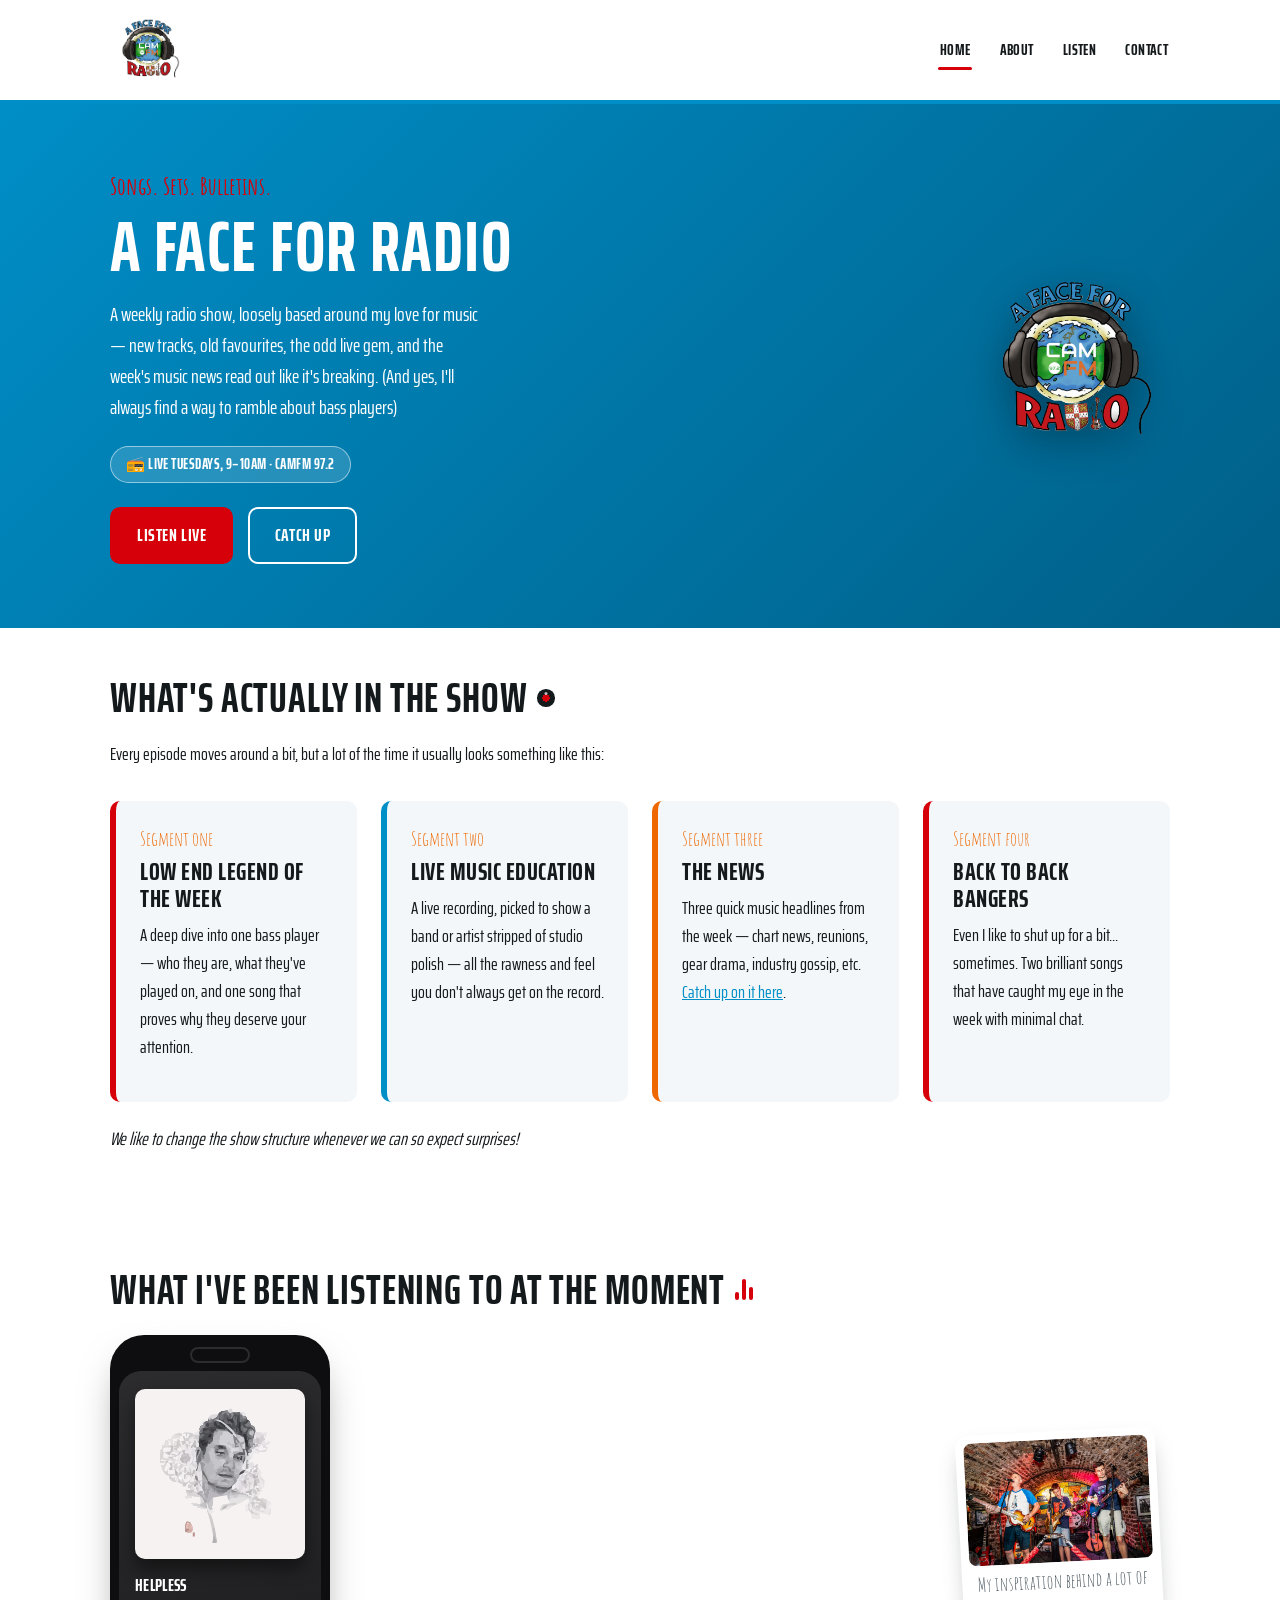
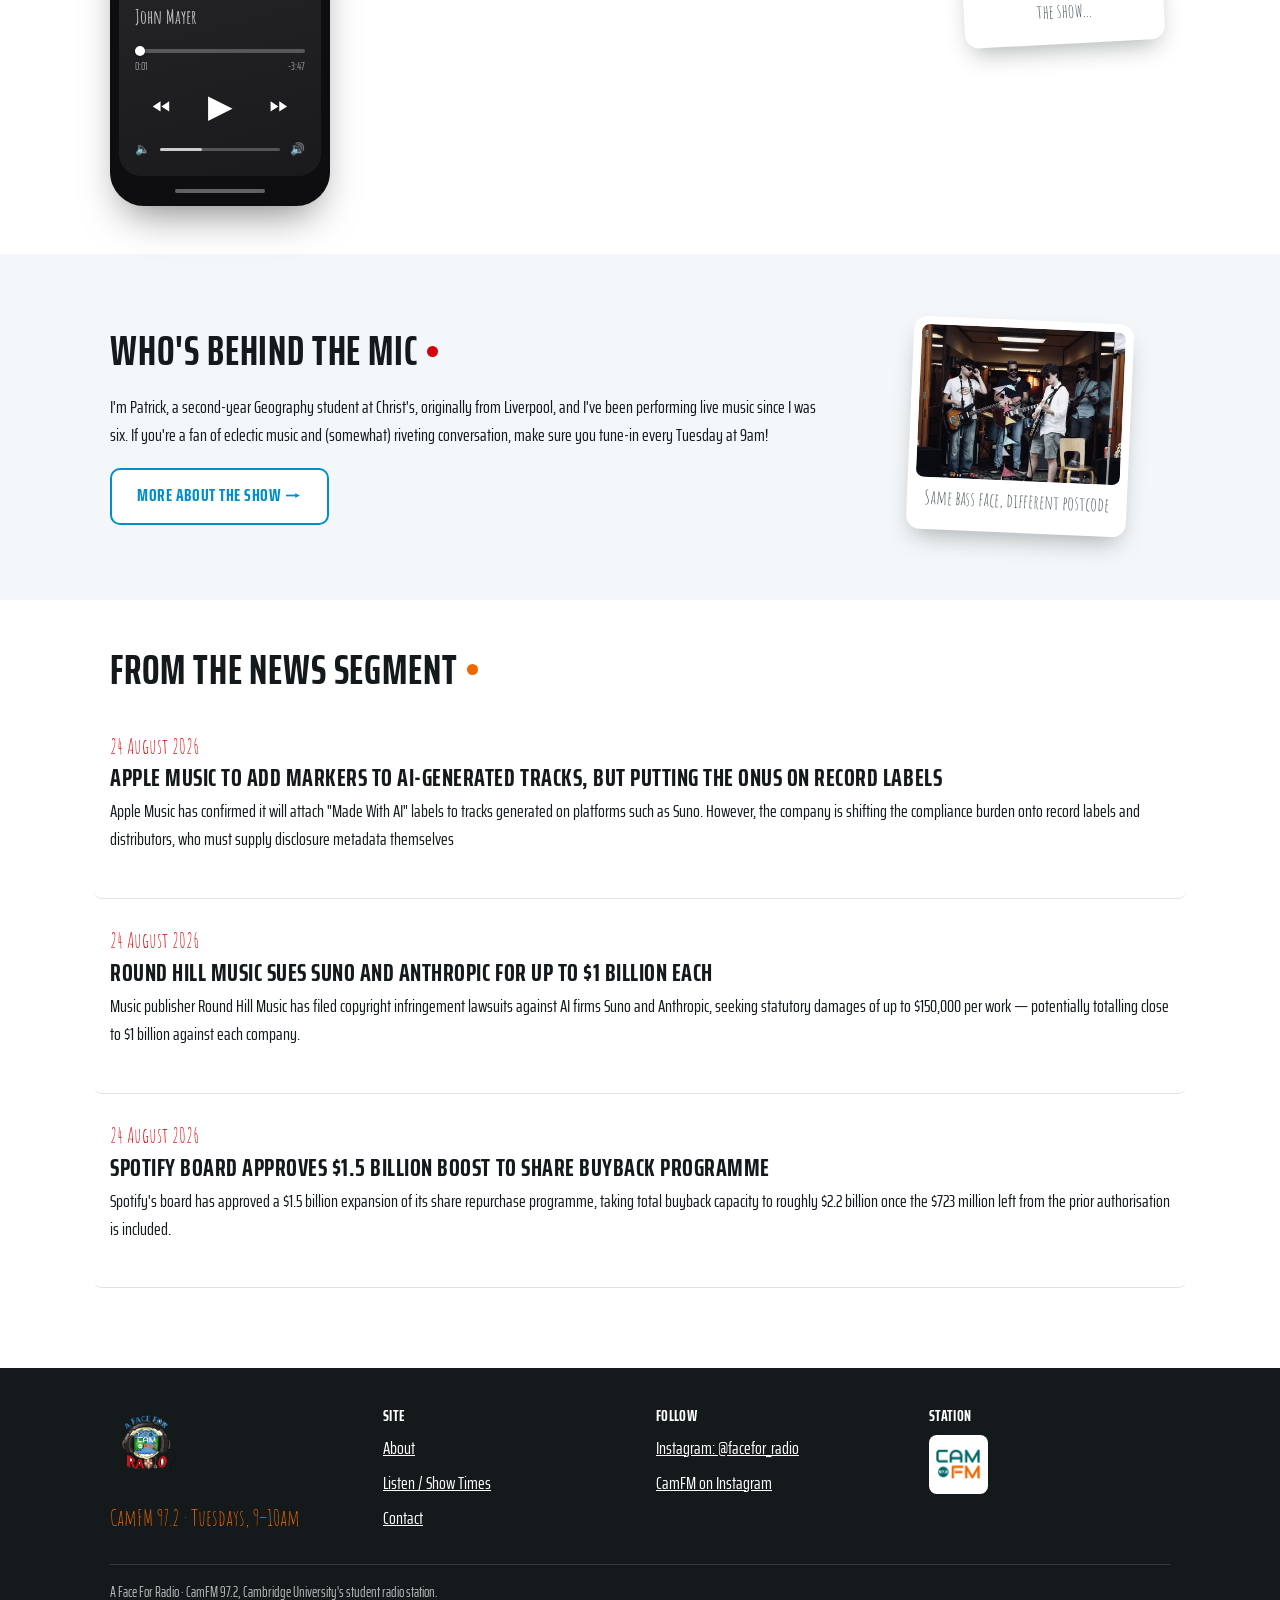
==== index.html @ bd5960ac "Add themed animated icons to every section heading Extends the equaliser-bars idea (from "What I've " ====
<!DOCTYPE html>
<html lang="en-GB">
<head>
<meta charset="UTF-8">
<meta name="viewport" content="width=device-width, initial-scale=1.0">
<title>A Face For Radio — CamFM 97.2, Tuesdays 9–10am</title>
<meta name="description" content="A Face For Radio: a weekly music show on CamFM 97.2, hosted by Patrick, live every Tuesday 9–10am. New music, live sets, music news and back-to-back bangers.">
<link rel="preconnect" href="https://fonts.googleapis.com">
<link rel="preconnect" href="https://fonts.gstatic.com" crossorigin>
<link href="https://fonts.googleapis.com/css2?family=Amatic+SC:wght@400;700&family=Saira+Extra+Condensed:wght@400;500;600;700;800&display=swap" rel="stylesheet">
<link rel="stylesheet" href="assets/css/style.css">
<link rel="icon" type="image/png" sizes="64x64" href="assets/img/favicon-32.png">
<link rel="icon" type="image/png" sizes="16x16" href="assets/img/favicon-16.png">
<link rel="apple-touch-icon" href="assets/img/apple-touch-icon.png">
</head>
<body id="top">
<a class="skip-link" href="#main">Skip to content</a>

<header class="site-header">
  <div class="container">
    <a class="brand" href="index.html">
      <img src="assets/img/logo-f4r-transparent.png" alt="A Face For Radio">
    </a>
    <button class="nav-toggle" aria-expanded="false" aria-controls="main-nav">
      <span class="visually-hidden">Menu</span>
      <span class="hamburger" aria-hidden="true"><span></span><span></span><span></span></span>
    </button>
    <nav class="main-nav" id="main-nav" aria-label="Main">
      <ul>
        <li><a href="index.html" aria-current="page">Home</a></li>
        <li><a href="about.html">About</a></li>
        <li><a href="listen.html">Listen</a></li>
        <li><a href="contact.html">Contact</a></li>
      </ul>
    </nav>
  </div>
</header>

<main id="main">

  <section class="hero">
    <div class="container hero-inner">
      <div class="hero-text">
        <span class="hero-tag">Songs. Sets. Bulletins.</span>
        <h1>A Face For Radio</h1>
        <p class="lede">A weekly radio show, loosely based around my love for music — new tracks, old favourites, the odd live gem, and the week's music news read out like it's breaking. (And yes, I'll always find a way to ramble about bass players)</p>
        <span class="slot-pill">📻 Live Tuesdays, 9–10am · CamFM 97.2</span>
        <div class="btn-row">
          <a class="btn btn-primary" href="https://www.camfm.co.uk/" target="_blank" rel="noopener">Listen Live</a>
          <a class="btn btn-outline" href="https://www.camfm.co.uk/shows/a-face-for-radio/" target="_blank" rel="noopener">Catch Up</a>
        </div>
      </div>
      <div class="hero-logo">
        <img src="assets/img/logo-f4r-transparent.png" alt="A Face For Radio logo">
      </div>
    </div>
  </section>

  <section>
    <div class="container reveal">
      <h2 class="heading-icon">What's actually in the show <span class="icon-vinyl" aria-hidden="true"></span></h2>
      <p>Every episode moves around a bit, but a lot of the time it usually looks something like this:</p>
      <div class="segments-grid">
        <div class="segment-card">
          <span class="segment-tag">Segment one</span>
          <h3>Low End Legend of the Week</h3>
          <p>A deep dive into one bass player — who they are, what they've played on, and one song that proves why they deserve your attention.</p>
        </div>
        <div class="segment-card">
          <span class="segment-tag">Segment two</span>
          <h3>Live Music Education</h3>
          <p>A live recording, picked to show a band or artist stripped of studio polish — all the rawness and feel you don't always get on the record.</p>
        </div>
        <div class="segment-card">
          <span class="segment-tag">Segment three</span>
          <h3>The News</h3>
          <p>Three quick music headlines from the week — chart news, reunions, gear drama, industry gossip, etc. <a href="#news">Catch up on it here</a>.</p>
        </div>
        <div class="segment-card">
          <span class="segment-tag">Segment four</span>
          <h3>Back to Back Bangers</h3>
          <p>Even I like to shut up for a bit... sometimes. Two brilliant songs that have caught my eye in the week with minimal chat.</p>
        </div>
      </div>
      <p style="margin-top:1.5rem;"><em>We like to change the show structure whenever we can so expect surprises!</em></p>
    </div>
  </section>

  <section>
    <div class="container reveal">
      <div class="split-with-photo">
        <div class="split-text">
          <h2 class="heading-icon">
            What I've been listening to at the moment
            <span class="now-playing-eq" aria-hidden="true"><span></span><span></span><span></span></span>
          </h2>
          <div class="phone-mockup" data-now-playing>
            <div class="phone-frame">
              <div class="phone-notch"></div>
              <div class="phone-screen">
                <div class="np-art"><img data-np-cover alt="Album cover"></div>
                <div class="np-song" data-np-song></div>
                <div class="np-artist" data-np-artist></div>
                <div class="np-progress">
                  <div class="np-progress-fill"></div>
                  <div class="np-progress-thumb"></div>
                </div>
                <div class="np-times"><span>0:01</span><span>-3:47</span></div>
                <div class="np-controls">
                  <svg class="np-skip-icon" aria-hidden="true" viewBox="0 0 24 24"><path d="M21 6v12l-9-6zM11 6v12L2 12z"/></svg>
                  <span class="np-play" aria-hidden="true">▶</span>
                  <svg class="np-skip-icon" aria-hidden="true" viewBox="0 0 24 24"><path d="M3 6v12l9-6zM13 6v12l9-6z"/></svg>
                </div>
                <div class="np-volume">
                  <span aria-hidden="true">🔈</span>
                  <div class="np-volume-track"><div class="np-volume-fill"></div></div>
                  <span aria-hidden="true">🔊</span>
                </div>
              </div>
              <div class="phone-home-indicator"></div>
            </div>
          </div>
        </div>
        <div class="split-photo split-photo-sm">
          <figure class="photo-frame tilt-left">
            <img src="assets/img/photos/live-cavern-club.jpg" alt="Patrick playing bass on stage with his band at a Liverpool venue">
            <figcaption>My inspiration behind a lot of the show...</figcaption>
          </figure>
        </div>
      </div>
    </div>
  </section>

  <section class="section-alt">
    <div class="container reveal">
      <div class="split-with-photo">
        <div class="split-text">
          <h2 class="heading-icon">Who's behind the mic <span class="icon-ping-red" aria-hidden="true"></span></h2>
          <p>I'm Patrick, a second-year Geography student at Christ's, originally from Liverpool, and I've been performing live music since I was six. If you're a fan of eclectic music and (somewhat) riveting conversation, make sure you tune-in every Tuesday at 9am! </p>
          <a class="btn btn-secondary" href="about.html">More about the show →</a>
        </div>
        <div class="split-photo">
          <figure class="photo-frame tilt-right">
            <img src="assets/img/photos/live-outdoor-gig.jpg" alt="Patrick performing live outdoors with his band">
            <figcaption>Same bass face, different postcode</figcaption>
          </figure>
        </div>
      </div>
    </div>
  </section>

  <section id="news">
    <div class="container reveal">
      <h2 class="heading-icon">From the News segment <span class="icon-ping-orange" aria-hidden="true"></span></h2>
      <div data-news-list data-news-limit="3"></div>
    </div>
  </section>

</main>

<footer class="site-footer">
  <div class="container">
    <div class="footer-grid">
      <div>
        <a class="footer-brand-logo" href="index.html">
          <img src="assets/img/logo-f4r-transparent.png" alt="A Face For Radio">
        </a>
        <p class="footer-tagline">CamFM 97.2 · Tuesdays, 9–10am</p>
      </div>
      <div>
        <h4>Site</h4>
        <ul>
          <li><a href="about.html">About</a></li>
          <li><a href="listen.html">Listen / Show Times</a></li>
          <li><a href="contact.html">Contact</a></li>
        </ul>
      </div>
      <div>
        <h4>Follow</h4>
        <ul>
          <li><a href="https://instagram.com/facefor_radio" target="_blank" rel="noopener">Instagram: @facefor_radio</a></li>
          <li><a href="https://instagram.com/camfm972" target="_blank" rel="noopener">CamFM on Instagram</a></li>
        </ul>
      </div>
      <div>
        <h4>Station</h4>
        <a class="footer-logo" href="https://www.camfm.co.uk/" target="_blank" rel="noopener">
          <img src="assets/img/logo-camfm.png" alt="CamFM 97.2">
        </a>
      </div>
    </div>
    <div class="footer-bottom">
      <p>A Face For Radio · CamFM 97.2, Cambridge University's student radio station.</p>
    </div>
  </div>
</footer>

<a class="back-to-top" href="#top" aria-label="Back to top">↑</a>

<script src="assets/js/main.js"></script>
<script src="assets/js/news.js"></script>
<script src="assets/js/nowplaying.js"></script>
</body>
</html>
---- assets/css/style.css ----
/* ==========================================================================
   A Face For Radio — stylesheet
   Brand colours and fonts live here as CSS variables — change them here
   and they update across the whole site.
   ========================================================================== */

:root {
  /* Brand colours */
  --colour-blue: #008EC7;
  --colour-red: #D50009;
  --colour-white: #FFFFFF;
  --colour-orange: #EE6700;

  /* Working colours (not brand-specified, chosen for contrast/readability) */
  --colour-ink: #14191c;
  --colour-ink-soft: #45525a;
  --colour-bg: #FFFFFF;
  --colour-bg-alt: #f3f7f9;
  --colour-border: #dde5e8;

  /* Fonts */
  --font-display: "Saira Extra Condensed", "Arial Narrow", sans-serif;
  --font-hand: "Amatic SC", cursive;

  --radius: 10px;
  --max-width: 1100px;
  --ease: cubic-bezier(0.4, 0, 0.2, 1);
}

/* ---- Reset-ish basics ---- */
*, *::before, *::after { box-sizing: border-box; }
@media (prefers-reduced-motion: reduce) {
  *, *::before, *::after {
    animation-duration: 0.001ms !important;
    animation-iteration-count: 1 !important;
    transition-duration: 0.001ms !important;
    scroll-behavior: auto !important;
  }
}
html { scroll-behavior: smooth; }
body {
  margin: 0;
  font-family: var(--font-display);
  font-weight: 400;
  font-size: 1.125rem;
  line-height: 1.55;
  color: var(--colour-ink);
  background: var(--colour-bg);
}
img { max-width: 100%; display: block; }
a { color: var(--colour-blue); }
h1, h2, h3, h4 {
  font-family: var(--font-display);
  font-weight: 700;
  text-transform: uppercase;
  letter-spacing: 0.02em;
  line-height: 1.05;
  margin: 0 0 0.5em;
}
h1 { font-size: clamp(2.6rem, 6vw, 4.5rem); }
h2 { font-size: clamp(1.8rem, 4vw, 2.6rem); }
h3 { font-size: clamp(1.3rem, 3vw, 1.6rem); }
p { margin: 0 0 1em; }
.container {
  max-width: var(--max-width);
  margin: 0 auto;
  padding: 0 1.25rem;
}
section { padding: 3rem 0; scroll-margin-top: 80px; }
.visually-hidden {
  position: absolute; width: 1px; height: 1px; padding: 0; margin: -1px;
  overflow: hidden; clip: rect(0,0,0,0); white-space: nowrap; border: 0;
}
.skip-link {
  position: absolute; left: -9999px; top: 0; background: var(--colour-ink);
  color: var(--colour-white); padding: 0.75em 1em; z-index: 1000;
}
.skip-link:focus { left: 0.5rem; top: 0.5rem; border-radius: var(--radius); }

/* ---- Buttons ---- */
.btn {
  display: inline-block;
  font-family: var(--font-display);
  font-weight: 700;
  text-transform: uppercase;
  letter-spacing: 0.03em;
  text-decoration: none;
  padding: 0.7em 1.4em;
  border-radius: var(--radius);
  border: 2px solid transparent;
  transition: transform 0.2s var(--ease), background 0.2s var(--ease), color 0.2s var(--ease), box-shadow 0.2s var(--ease);
}
.btn:hover, .btn:focus-visible {
  transform: translateY(-2px);
  box-shadow: 0 10px 20px -8px rgba(20, 25, 28, 0.35);
}
.btn-primary { background: var(--colour-red); color: var(--colour-white); }
.btn-primary:hover, .btn-primary:focus-visible { background: #b40007; color: var(--colour-white); }
.btn-secondary { background: var(--colour-white); color: var(--colour-blue); border-color: var(--colour-blue); }
.btn-secondary:hover, .btn-secondary:focus-visible { background: var(--colour-blue); color: var(--colour-white); }
.btn-outline { background: transparent; color: var(--colour-white); border-color: var(--colour-white); }
.btn-outline:hover, .btn-outline:focus-visible { background: var(--colour-white); color: var(--colour-blue); }
.btn-row { display: flex; flex-wrap: wrap; gap: 0.9rem; }

/* ---- Site header ---- */
.site-header {
  background: var(--colour-white);
  border-bottom: 4px solid var(--colour-blue);
  position: sticky;
  top: 0;
  z-index: 100;
  transition: box-shadow 0.3s var(--ease);
}
.site-header.is-scrolled {
  box-shadow: 0 6px 20px -8px rgba(20, 25, 28, 0.25);
}
.site-header .container {
  display: flex;
  align-items: center;
  justify-content: space-between;
  padding-top: 0.75rem;
  padding-bottom: 0.75rem;
  transition: padding 0.3s var(--ease);
}
.site-header.is-scrolled .container {
  padding-top: 0.4rem;
  padding-bottom: 0.4rem;
}
.brand {
  display: flex;
  align-items: center;
  gap: 0.6rem;
  text-decoration: none;
  color: var(--colour-ink);
}
.brand img { height: 76px; width: auto; transition: height 0.3s var(--ease); }
.site-header.is-scrolled .brand img { height: 56px; }
.brand-wordmark {
  font-family: var(--font-hand);
  font-weight: 700;
  font-size: 1.9rem;
  line-height: 1;
  color: var(--colour-red);
}
.nav-toggle {
  display: none;
  background: none;
  border: 2px solid var(--colour-ink);
  border-radius: 6px;
  padding: 0.5em 0.7em;
  cursor: pointer;
}
.hamburger {
  display: block;
  width: 22px;
  height: 16px;
  position: relative;
}
.hamburger span {
  position: absolute;
  left: 0;
  width: 100%;
  height: 2px;
  background: var(--colour-ink);
  border-radius: 2px;
  transition: transform 0.25s var(--ease), opacity 0.25s var(--ease), top 0.25s var(--ease);
}
.hamburger span:nth-child(1) { top: 0; }
.hamburger span:nth-child(2) { top: 7px; }
.hamburger span:nth-child(3) { top: 14px; }
.nav-toggle.is-open .hamburger span:nth-child(1) { top: 7px; transform: rotate(45deg); }
.nav-toggle.is-open .hamburger span:nth-child(2) { opacity: 0; }
.nav-toggle.is-open .hamburger span:nth-child(3) { top: 7px; transform: rotate(-45deg); }
.main-nav ul {
  list-style: none;
  display: flex;
  gap: 1.6rem;
  margin: 0;
  padding: 0;
}
.main-nav a {
  position: relative;
  color: var(--colour-ink);
  text-decoration: none;
  font-weight: 700;
  text-transform: uppercase;
  letter-spacing: 0.03em;
  font-size: 0.98rem;
  padding: 0.3em 0.1em;
}
.main-nav a::after {
  content: "";
  position: absolute;
  left: 0;
  bottom: -3px;
  height: 3px;
  width: 0;
  background: var(--colour-red);
  border-radius: 2px;
  transition: width 0.25s var(--ease);
}
.main-nav a:hover::after, .main-nav a:focus-visible::after, .main-nav a[aria-current="page"]::after {
  width: 100%;
}

@media (max-width: 720px) {
  .brand img, .site-header.is-scrolled .brand img { height: 56px; }
  .nav-toggle { display: inline-block; }
  .main-nav {
    display: none;
    position: absolute;
    left: 0; right: 0; top: 100%;
    background: var(--colour-white);
    border-bottom: 4px solid var(--colour-blue);
  }
  .main-nav.is-open { display: block; }
  .main-nav ul { flex-direction: column; gap: 0; padding: 0.5rem 1.25rem 1rem; }
  .main-nav a { display: block; padding: 0.6em 0; }
}

/* ---- Hero ---- */
.hero {
  background: linear-gradient(135deg, var(--colour-blue), #005f87);
  color: var(--colour-white);
  padding: 4rem 0;
}
.hero-logo {
  text-align: center;
  margin-bottom: 1.5rem;
}
.hero-logo img {
  display: inline-block;
  width: 140px;
  height: auto;
  filter: drop-shadow(0 12px 20px rgba(0, 0, 0, 0.35));
}
@media (min-width: 800px) {
  .hero-inner {
    display: flex;
    align-items: center;
    gap: 3rem;
  }
  .hero-text { flex: 1 1 380px; order: 1; }
  .hero-logo {
    flex: 0 0 200px;
    margin-bottom: 0;
    order: 2;
  }
  .hero-logo img { width: 200px; }
}
.hero-tag {
  font-family: var(--font-hand);
  font-weight: 700;
  font-size: 1.5rem;
  color: var(--colour-red);
  display: block;
  margin-bottom: 0.25rem;
}
.hero h1 { color: var(--colour-white); margin-bottom: 0.2em; }
.hero .lede { font-size: 1.25rem; max-width: 46ch; margin-bottom: 1.4rem; }
.hero .slot-pill {
  display: inline-flex;
  align-items: center;
  gap: 0.5em;
  background: rgba(255,255,255,0.15);
  border: 1px solid rgba(255,255,255,0.5);
  border-radius: 999px;
  padding: 0.4em 1em;
  font-weight: 700;
  text-transform: uppercase;
  letter-spacing: 0.03em;
  font-size: 0.95rem;
  margin-bottom: 1.5rem;
  animation: pill-pulse 2.8s ease-in-out infinite;
}
@keyframes pill-pulse {
  0%, 100% { box-shadow: 0 0 0 0 rgba(255, 255, 255, 0.3); }
  50% { box-shadow: 0 0 0 7px rgba(255, 255, 255, 0); }
}

/* ---- Notice banner (Listen page "not on this week") ---- */
.notice-banner {
  background: var(--colour-orange);
  color: var(--colour-white);
  font-weight: 700;
  text-align: center;
  padding: 0.75em 1em;
  display: none;
}
.notice-banner.is-active { display: block; }

/* ---- Segment cards ---- */
.segments-grid {
  display: grid;
  grid-template-columns: repeat(auto-fit, minmax(230px, 1fr));
  gap: 1.5rem;
  margin-top: 2rem;
}
.segment-card {
  background: var(--colour-bg-alt);
  border-left: 6px solid var(--colour-red);
  border-radius: var(--radius);
  padding: 1.4rem 1.5rem;
  transition: transform 0.3s var(--ease), box-shadow 0.3s var(--ease);
}
.segment-card:hover {
  transform: translateY(-6px);
  box-shadow: 0 16px 30px -14px rgba(20, 25, 28, 0.35);
}
.segment-card:nth-child(2) { border-left-color: var(--colour-blue); }
.segment-card:nth-child(3) { border-left-color: var(--colour-orange); }
.segment-card:nth-child(4) { border-left-color: var(--colour-red); }
.segment-card h3 { margin-bottom: 0.4em; color: var(--colour-ink); }
.segment-card .segment-tag {
  font-family: var(--font-hand);
  color: var(--colour-orange);
  font-size: 1.25rem;
  display: block;
  margin-bottom: 0.2em;
}

/* ---- Generic section variants ---- */
.section-alt { background: var(--colour-bg-alt); }
.section-dark {
  background: var(--colour-ink);
  color: var(--colour-white);
}
.section-dark h2 { color: var(--colour-white); }

/* ---- News list ---- */
.news-list { list-style: none; margin: 2rem 0 0; padding: 0; }
.news-item {
  border-bottom: 1px solid var(--colour-border);
  padding: 1.6rem 1rem;
  margin: 0 -1rem;
  border-radius: 8px;
  transition: background-color 0.25s var(--ease), transform 0.25s var(--ease);
}
.news-item:first-child { padding-top: 0.4rem; }
.news-item:hover {
  background-color: var(--colour-bg-alt);
  transform: translateX(4px);
}
.news-date {
  font-family: var(--font-hand);
  color: var(--colour-red);
  font-size: 1.3rem;
  display: block;
  margin-bottom: 0.1em;
}
.news-item h3 { margin-bottom: 0.3em; }
.news-empty, .news-error {
  padding: 2rem;
  text-align: center;
  color: var(--colour-ink-soft);
}

/* ---- Cards / teasers ---- */
.card-row {
  display: grid;
  grid-template-columns: repeat(auto-fit, minmax(240px, 1fr));
  gap: 1.5rem;
  margin-top: 1.5rem;
}
.teaser-card {
  border: 1px solid var(--colour-border);
  border-radius: var(--radius);
  padding: 1.3rem 1.4rem;
  background: var(--colour-white);
  transition: transform 0.3s var(--ease), box-shadow 0.3s var(--ease), border-color 0.3s var(--ease);
}
.teaser-card:hover {
  transform: translateY(-6px);
  border-color: var(--colour-blue);
  box-shadow: 0 16px 30px -14px rgba(20, 25, 28, 0.2);
}

/* ---- Socials ---- */
.socials-row {
  display: flex;
  flex-wrap: wrap;
  gap: 0.9rem;
  margin-top: 1.5rem;
}
.social-link {
  display: inline-flex;
  align-items: center;
  gap: 0.5em;
  background: var(--colour-white);
  color: var(--colour-ink);
  border: 2px solid var(--colour-border);
  border-radius: 999px;
  padding: 0.55em 1.2em;
  text-decoration: none;
  font-weight: 700;
  transition: border-color 0.25s var(--ease), color 0.25s var(--ease), transform 0.25s var(--ease), box-shadow 0.25s var(--ease);
}
.social-link:hover, .social-link:focus-visible {
  border-color: var(--colour-blue);
  color: var(--colour-blue);
  transform: translateY(-3px);
  box-shadow: 0 10px 20px -12px rgba(20, 25, 28, 0.35);
}

/* ---- Footer ---- */
.site-footer {
  background: var(--colour-ink);
  color: var(--colour-white);
  padding: 2.5rem 0 1.5rem;
  margin-top: 2rem;
}
.site-footer a { color: var(--colour-white); }
.site-footer .footer-grid {
  display: grid;
  grid-template-columns: repeat(auto-fit, minmax(200px, 1fr));
  gap: 2rem;
  margin-bottom: 1.5rem;
}
.footer-logo {
  display: inline-block;
  background: var(--colour-white);
  padding: 0.4rem;
  border-radius: 8px;
  line-height: 0;
  transition: transform 0.25s var(--ease);
}
.footer-logo:hover { transform: scale(1.06); }
.footer-logo img { height: 46px; width: auto; }
.footer-brand-logo { display: inline-block; transition: transform 0.25s var(--ease); }
.footer-brand-logo:hover { transform: scale(1.05); }
.footer-brand-logo img { height: 72px; width: auto; }
.footer-tagline {
  font-family: var(--font-hand);
  font-size: 1.4rem;
  color: var(--colour-orange);
  margin: 0.7rem 0 0;
}
.site-footer h4 {
  color: var(--colour-white);
  font-size: 1rem;
  margin-bottom: 0.6em;
}
.site-footer ul { list-style: none; margin: 0; padding: 0; }
.site-footer li { margin-bottom: 0.4em; }
.footer-bottom {
  border-top: 1px solid rgba(255,255,255,0.15);
  padding-top: 1rem;
  font-size: 0.9rem;
  color: rgba(255,255,255,0.7);
}

/* ---- Live photos ---- */
.photo-frame {
  display: inline-block;
  background: var(--colour-white);
  padding: 0.5rem 0.5rem 1.1rem;
  border-radius: 14px;
  box-shadow: 0 12px 24px -8px rgba(20, 25, 28, 0.35);
  max-width: 100%;
  transition: transform 0.3s var(--ease), box-shadow 0.3s var(--ease);
}
.photo-frame img {
  display: block;
  border-radius: 8px;
  width: 100%;
  height: auto;
}
.photo-frame figcaption {
  font-family: var(--font-hand);
  font-size: 1.2rem;
  color: var(--colour-ink-soft);
  text-align: center;
  padding-top: 0.3rem;
}
.tilt-left { transform: rotate(-3deg); }
.tilt-right { transform: rotate(2.5deg); }
.photo-frame:hover {
  transform: rotate(0deg) scale(1.03);
  box-shadow: 0 20px 34px -10px rgba(20, 25, 28, 0.4);
}

.split-with-photo {
  display: flex;
  flex-wrap: wrap;
  align-items: center;
  gap: 2.5rem;
}
.split-with-photo .split-text { flex: 1 1 320px; }
.split-with-photo .split-photo { flex: 0 1 300px; text-align: center; }
.split-with-photo .split-photo.split-photo-sm { flex-basis: 220px; }
.split-with-photo .split-photo-sm .photo-frame { max-width: 200px; margin: 0 auto; }

/* ---- Now playing phone widget ---- */
.heading-icon {
  display: flex;
  align-items: center;
  gap: 0.6rem;
  flex-wrap: wrap;
}
.now-playing-eq {
  display: inline-flex;
  align-items: flex-end;
  gap: 3px;
  height: 1.3rem;
}
.now-playing-eq span {
  display: block;
  width: 4px;
  background: var(--colour-red);
  border-radius: 2px;
  animation: eq-bounce 1s ease-in-out infinite;
}
.now-playing-eq span:nth-child(1) { height: 40%; animation-delay: -0.9s; }
.now-playing-eq span:nth-child(2) { height: 100%; animation-delay: -0.5s; }
.now-playing-eq span:nth-child(3) { height: 65%; animation-delay: -0.2s; }
@keyframes eq-bounce {
  0%, 100% { transform: scaleY(0.35); }
  50% { transform: scaleY(1); }
}
@media (prefers-reduced-motion: reduce) {
  .now-playing-eq span { animation: none; }
}

/* ---- Other heading icons (same idea as the equaliser, themed per section) ---- */
.icon-vinyl {
  display: inline-block;
  width: 1.1rem;
  height: 1.1rem;
  border-radius: 50%;
  background: radial-gradient(circle at center, var(--colour-red) 0 28%, var(--colour-ink) 28% 100%);
  position: relative;
  animation: icon-spin 2.6s linear infinite;
}
.icon-vinyl::after {
  content: "";
  position: absolute;
  top: 12%;
  left: 50%;
  width: 3px;
  height: 3px;
  background: rgba(255, 255, 255, 0.7);
  border-radius: 50%;
  transform: translateX(-50%);
}
@keyframes icon-spin {
  to { transform: rotate(360deg); }
}

.icon-ping-red, .icon-ping-orange, .icon-ping-blue {
  display: inline-block;
  width: 0.7rem;
  height: 0.7rem;
  border-radius: 50%;
}
.icon-ping-red { background: var(--colour-red); animation: icon-ping-red 1.8s ease-out infinite; }
.icon-ping-orange { background: var(--colour-orange); animation: icon-ping-orange 1.3s ease-out infinite; }
.icon-ping-blue { background: var(--colour-blue); animation: icon-ping-blue 1.8s ease-out infinite; }
@keyframes icon-ping-red {
  0% { box-shadow: 0 0 0 0 rgba(213, 0, 9, 0.5); }
  70%, 100% { box-shadow: 0 0 0 9px rgba(213, 0, 9, 0); }
}
@keyframes icon-ping-orange {
  0% { box-shadow: 0 0 0 0 rgba(238, 103, 0, 0.55); }
  70%, 100% { box-shadow: 0 0 0 9px rgba(238, 103, 0, 0); }
}
@keyframes icon-ping-blue {
  0% { box-shadow: 0 0 0 0 rgba(0, 142, 199, 0.5); }
  70%, 100% { box-shadow: 0 0 0 9px rgba(0, 142, 199, 0); }
}

.icon-wave {
  display: inline-block;
  font-size: 1.1rem;
  line-height: 1;
  transform-origin: 70% 70%;
  animation: icon-wave-wiggle 2.4s ease-in-out infinite;
}
@keyframes icon-wave-wiggle {
  0%, 100% { transform: rotate(0deg); }
  20% { transform: rotate(16deg); }
  40% { transform: rotate(-8deg); }
  60% { transform: rotate(16deg); }
  80% { transform: rotate(0deg); }
}

.icon-camera {
  display: inline-block;
  font-size: 1.1rem;
  line-height: 1;
  animation: icon-shutter 3.6s ease-in-out infinite;
}
@keyframes icon-shutter {
  0%, 90%, 100% { transform: scale(1); filter: brightness(1); }
  93% { transform: scale(0.82); filter: brightness(1.7); }
  96% { transform: scale(1); filter: brightness(1); }
}

.icon-signal {
  position: relative;
  display: inline-block;
  width: 0.65rem;
  height: 0.65rem;
  background: var(--colour-blue);
  border-radius: 50%;
}
.icon-signal::before, .icon-signal::after {
  content: "";
  position: absolute;
  inset: 0;
  border-radius: 50%;
  border: 2px solid var(--colour-blue);
  animation: icon-signal-wave 2s ease-out infinite;
  opacity: 0;
}
.icon-signal::after { animation-delay: 0.7s; }
@keyframes icon-signal-wave {
  0% { transform: scale(1); opacity: 0.6; }
  100% { transform: scale(2.6); opacity: 0; }
}

.phone-mockup {
  width: 220px;
  max-width: 100%;
  margin: 1.5rem 0 0;
}
.phone-frame {
  background: #0e0e10;
  border-radius: 34px;
  padding: 12px 9px;
  box-shadow: 0 20px 40px -14px rgba(0, 0, 0, 0.5);
  transition: transform 0.25s ease, box-shadow 0.25s ease;
}
.phone-mockup:hover .phone-frame {
  transform: translateY(-4px);
  box-shadow: 0 28px 48px -14px rgba(0, 0, 0, 0.55);
}
.phone-notch {
  width: 60px;
  height: 16px;
  background: #0e0e10;
  border: 2px solid #2c2c2e;
  border-radius: 10px;
  margin: 0 auto 8px;
}
.phone-screen {
  background: linear-gradient(165deg, #2c2c2e, #1a1a1c);
  border-radius: 22px;
  padding: 1.1rem 1rem 0.9rem;
  color: var(--colour-white);
}
.np-art {
  width: 100%;
  aspect-ratio: 1 / 1;
  border-radius: 10px;
  overflow: hidden;
  box-shadow: 0 10px 18px rgba(0, 0, 0, 0.45);
}
.np-art img { width: 100%; height: 100%; object-fit: cover; }
.np-song {
  font-family: var(--font-display);
  font-weight: 700;
  font-size: 1.1rem;
  text-transform: uppercase;
  letter-spacing: 0.02em;
  margin: 0.8rem 0 0.15rem;
  white-space: nowrap;
  overflow: hidden;
  text-overflow: ellipsis;
}
.np-artist {
  font-family: var(--font-hand);
  font-weight: 700;
  font-size: 1.2rem;
  color: rgba(255, 255, 255, 0.7);
  white-space: nowrap;
  overflow: hidden;
  text-overflow: ellipsis;
}
.np-progress {
  position: relative;
  height: 4px;
  background: rgba(255, 255, 255, 0.25);
  border-radius: 999px;
  margin: 1.1rem 0 0.35rem;
}
.np-progress-fill {
  position: absolute;
  left: 0; top: 0; bottom: 0;
  width: 3%;
  background: var(--colour-blue);
  border-radius: 999px;
}
.np-progress-thumb {
  position: absolute;
  left: 3%; top: 50%;
  width: 10px; height: 10px;
  background: var(--colour-white);
  border-radius: 50%;
  transform: translate(-50%, -50%);
  box-shadow: 0 1px 3px rgba(0, 0, 0, 0.5);
}
.np-times {
  display: flex;
  justify-content: space-between;
  font-size: 0.7rem;
  color: rgba(255, 255, 255, 0.5);
}
.np-controls {
  display: flex;
  align-items: center;
  justify-content: space-between;
  margin: 0.9rem 1rem 1.1rem;
  font-size: 1.5rem;
  line-height: 1;
}
.np-controls .np-play { font-size: 2rem; }
.np-skip-icon {
  width: 1.3rem;
  height: 1.3rem;
  fill: var(--colour-white);
  display: block;
}
.np-volume {
  display: flex;
  align-items: center;
  gap: 0.6rem;
  font-size: 0.75rem;
  margin-bottom: 0.2rem;
}
.np-volume-track {
  flex: 1;
  height: 3px;
  background: rgba(255, 255, 255, 0.25);
  border-radius: 999px;
}
.np-volume-fill {
  width: 35%;
  height: 100%;
  background: rgba(255, 255, 255, 0.7);
  border-radius: 999px;
}
.phone-home-indicator {
  width: 90px;
  height: 4px;
  background: rgba(255, 255, 255, 0.35);
  border-radius: 999px;
  margin: 0.8rem auto 0.1rem;
}

/* ---- Scroll reveal ---- */
.reveal {
  opacity: 0;
  transform: translateY(28px);
  transition: opacity 0.7s var(--ease), transform 0.7s var(--ease);
}
.reveal.is-visible {
  opacity: 1;
  transform: none;
}

/* ---- Back to top ---- */
.back-to-top {
  position: fixed;
  right: 1.25rem;
  bottom: 1.25rem;
  width: 46px;
  height: 46px;
  display: flex;
  align-items: center;
  justify-content: center;
  background: var(--colour-red);
  color: var(--colour-white);
  border-radius: 50%;
  font-size: 1.3rem;
  line-height: 1;
  text-decoration: none;
  box-shadow: 0 10px 24px -8px rgba(0, 0, 0, 0.4);
  opacity: 0;
  visibility: hidden;
  transform: translateY(14px);
  transition: opacity 0.25s var(--ease), transform 0.25s var(--ease), visibility 0.25s, background 0.2s ease;
  z-index: 90;
}
.back-to-top.is-visible {
  opacity: 1;
  visibility: visible;
  transform: translateY(0);
}
.back-to-top:hover, .back-to-top:focus-visible {
  background: #b40007;
  transform: translateY(-3px);
}

/* ---- Utility ---- */
.mt-0 { margin-top: 0; }
.text-center { text-align: center; }
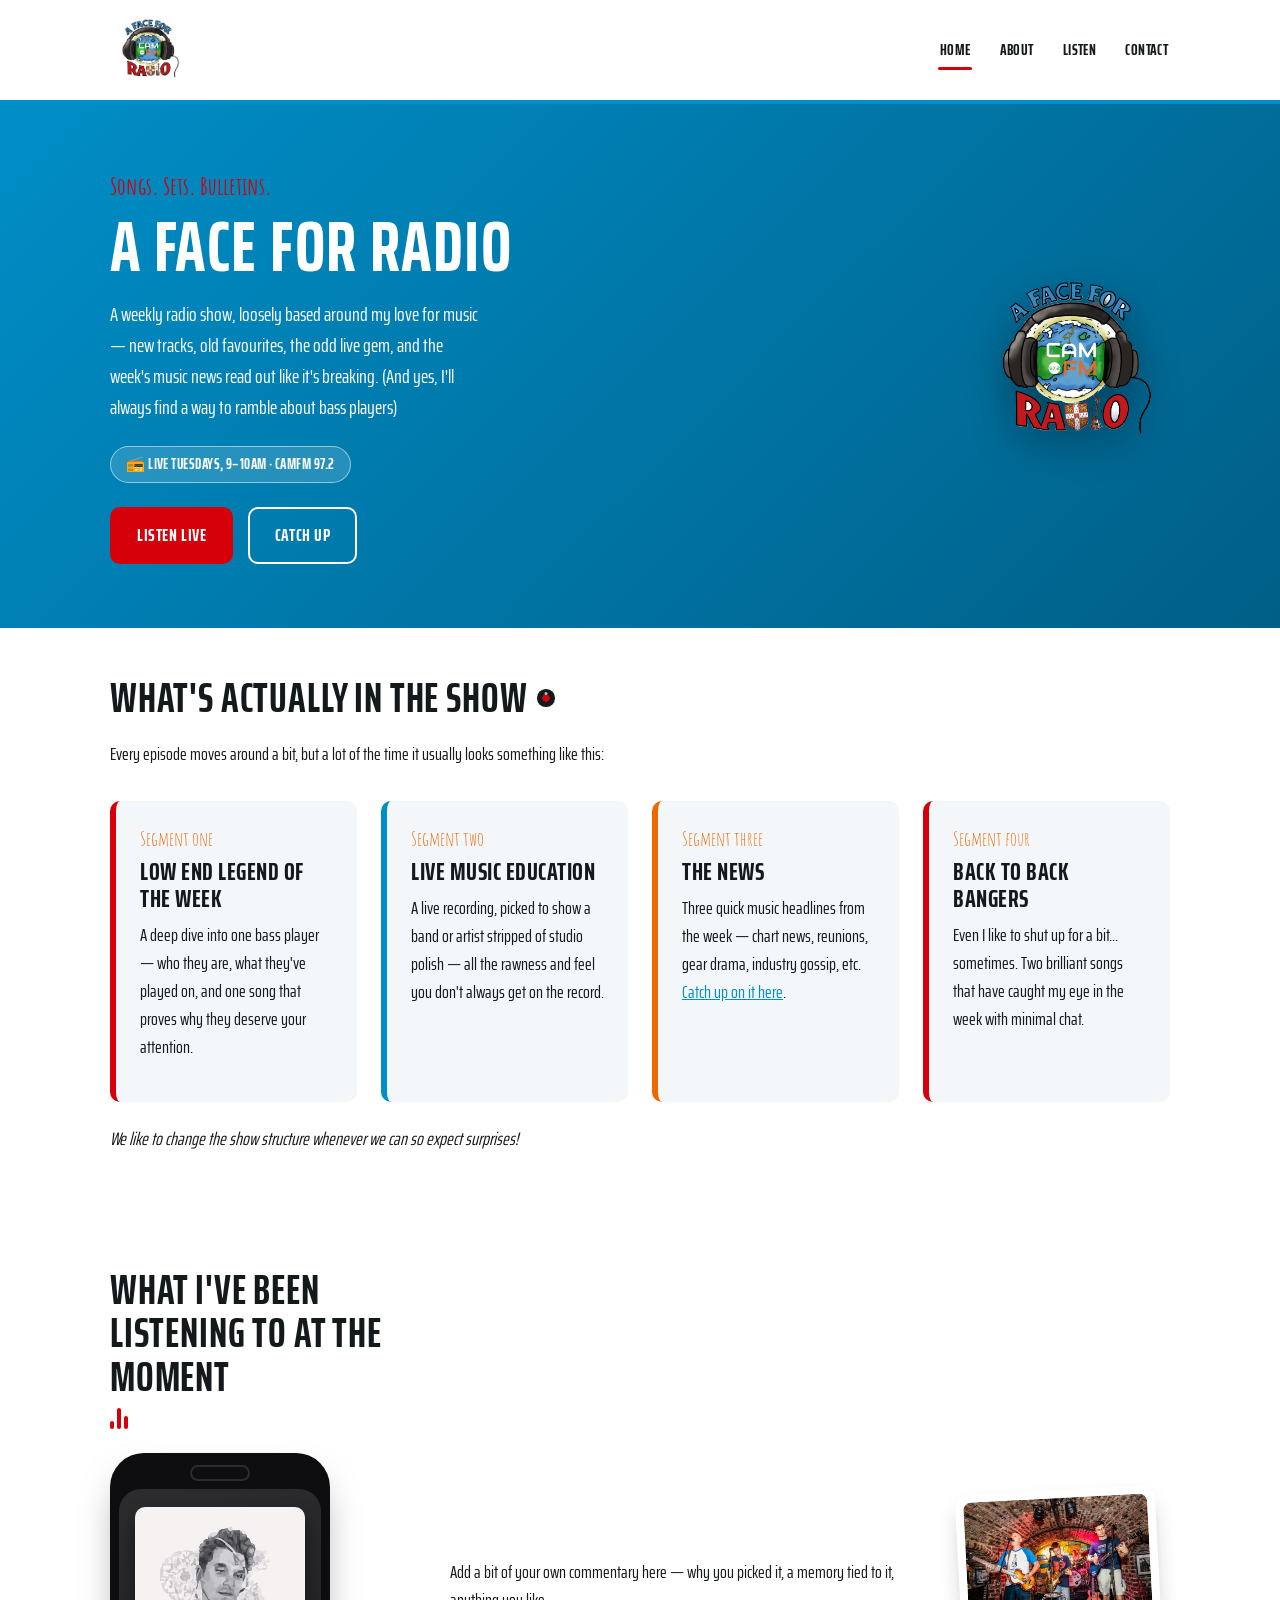
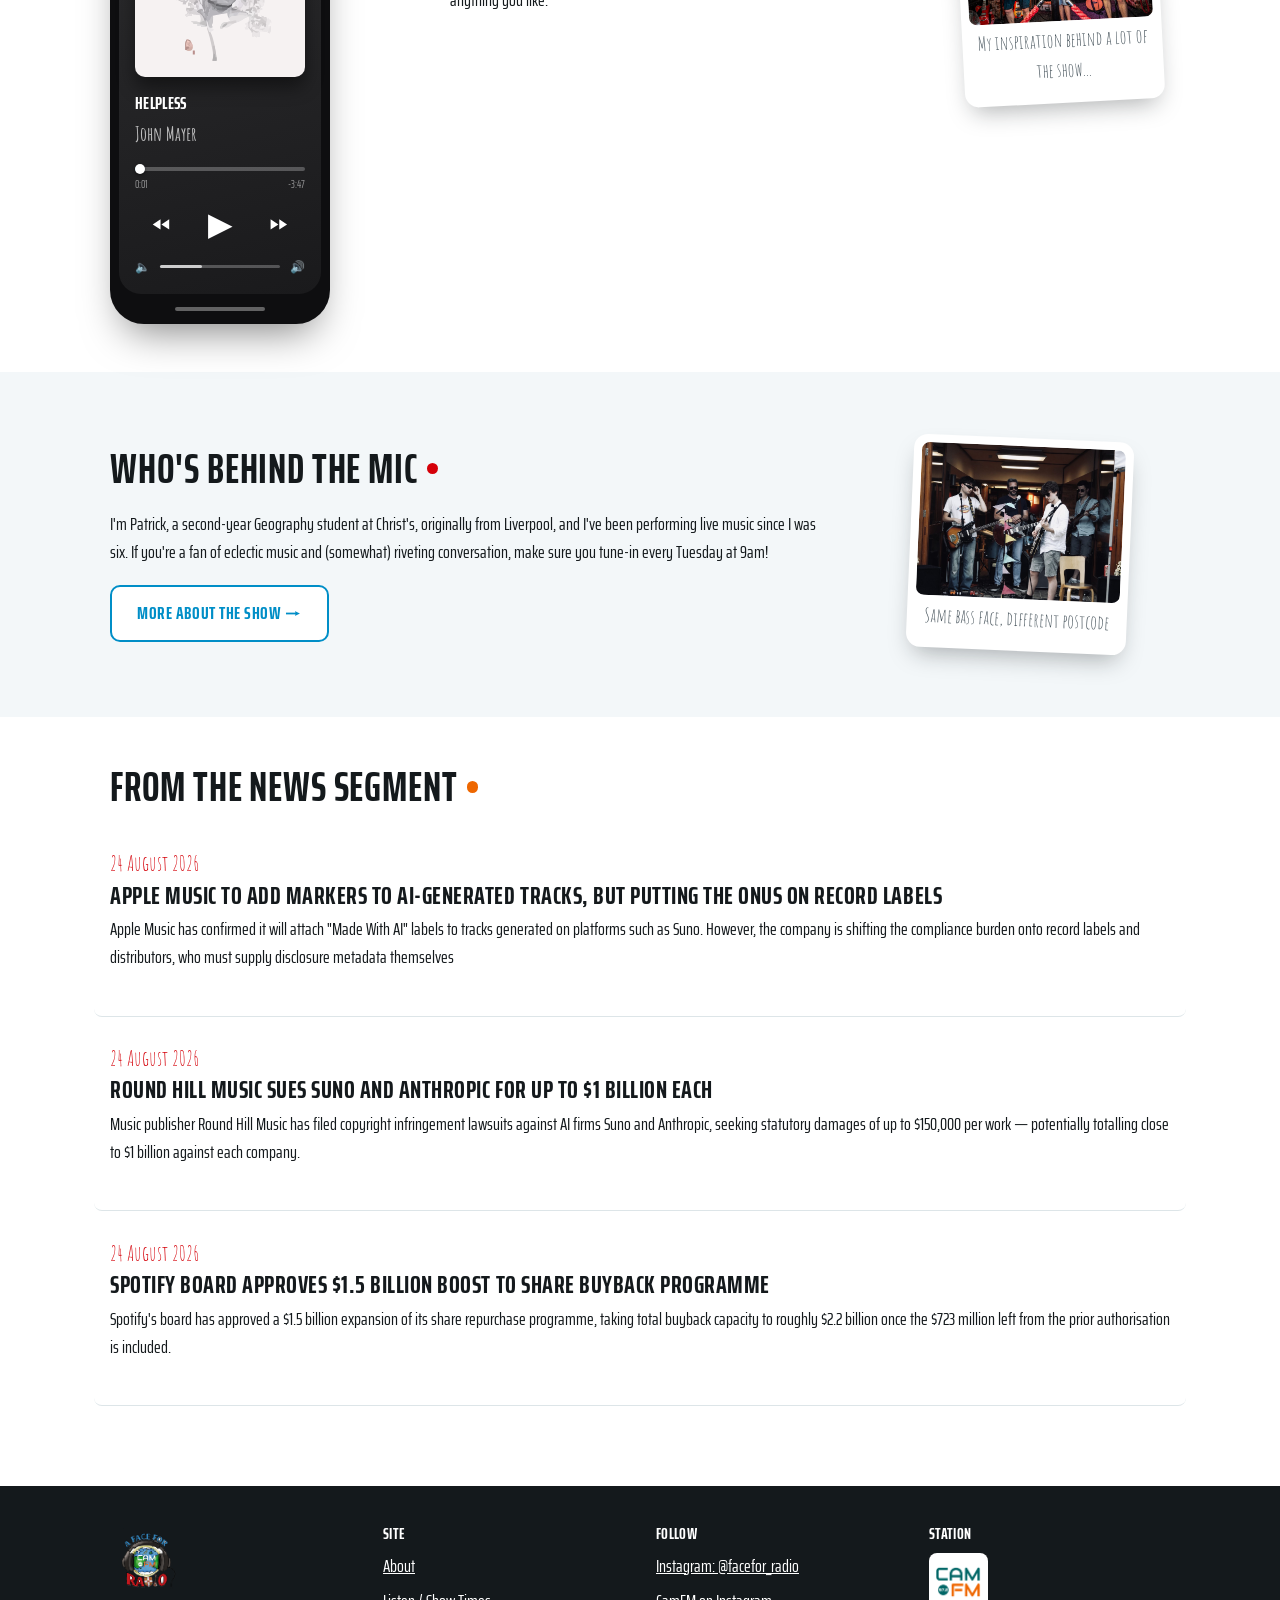
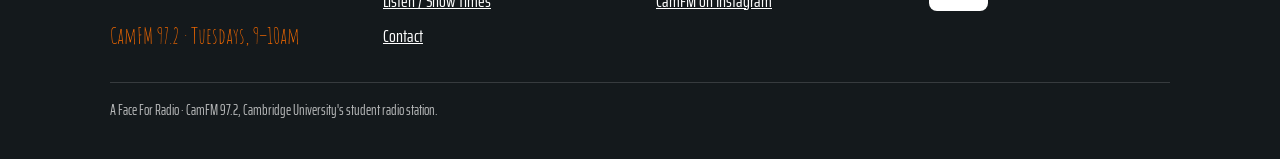
==== commit 8b094a06: "Add a text column between the phone and photo on the homepage New "What I've been listening to" row " ====
--- a/index.html
+++ b/index.html
@@ -88,7 +88,7 @@
 
   <section>
     <div class="container reveal">
-      <div class="split-with-photo">
+      <div class="split-with-photo now-playing-row">
         <div class="split-text">
           <h2 class="heading-icon">
             What I've been listening to at the moment
@@ -121,6 +121,9 @@
             </div>
           </div>
         </div>
+        <div class="split-mid-text">
+          <p>Add a bit of your own commentary here — why you picked it, a memory tied to it, anything you like.</p>
+        </div>
         <div class="split-photo split-photo-sm">
           <figure class="photo-frame tilt-left">
             <img src="assets/img/photos/live-cavern-club.jpg" alt="Patrick playing bass on stage with his band at a Liverpool venue">
--- a/assets/css/style.css
+++ b/assets/css/style.css
@@ -120,11 +120,6 @@
   justify-content: space-between;
   padding-top: 0.75rem;
   padding-bottom: 0.75rem;
-  transition: padding 0.3s var(--ease);
-}
-.site-header.is-scrolled .container {
-  padding-top: 0.4rem;
-  padding-bottom: 0.4rem;
 }
 .brand {
   display: flex;
@@ -133,8 +128,7 @@
   text-decoration: none;
   color: var(--colour-ink);
 }
-.brand img { height: 76px; width: auto; transition: height 0.3s var(--ease); }
-.site-header.is-scrolled .brand img { height: 56px; }
+.brand img { height: 76px; width: auto; }
 .brand-wordmark {
   font-family: var(--font-hand);
   font-weight: 700;
@@ -204,7 +198,7 @@
 }
 
 @media (max-width: 720px) {
-  .brand img, .site-header.is-scrolled .brand img { height: 56px; }
+  .brand img { height: 56px; }
   .nav-toggle { display: inline-block; }
   .main-nav {
     display: none;
@@ -490,6 +484,10 @@
 .split-with-photo .split-photo.split-photo-sm { flex-basis: 220px; }
 .split-with-photo .split-photo-sm .photo-frame { max-width: 200px; margin: 0 auto; }
 
+/* Three-column variant: phone/heading — free text — photo */
+.now-playing-row.split-with-photo .split-text { flex: 0 1 300px; }
+.now-playing-row .split-mid-text { flex: 1 1 240px; }
+
 /* ---- Now playing phone widget ---- */
 .heading-icon {
   display: flex;
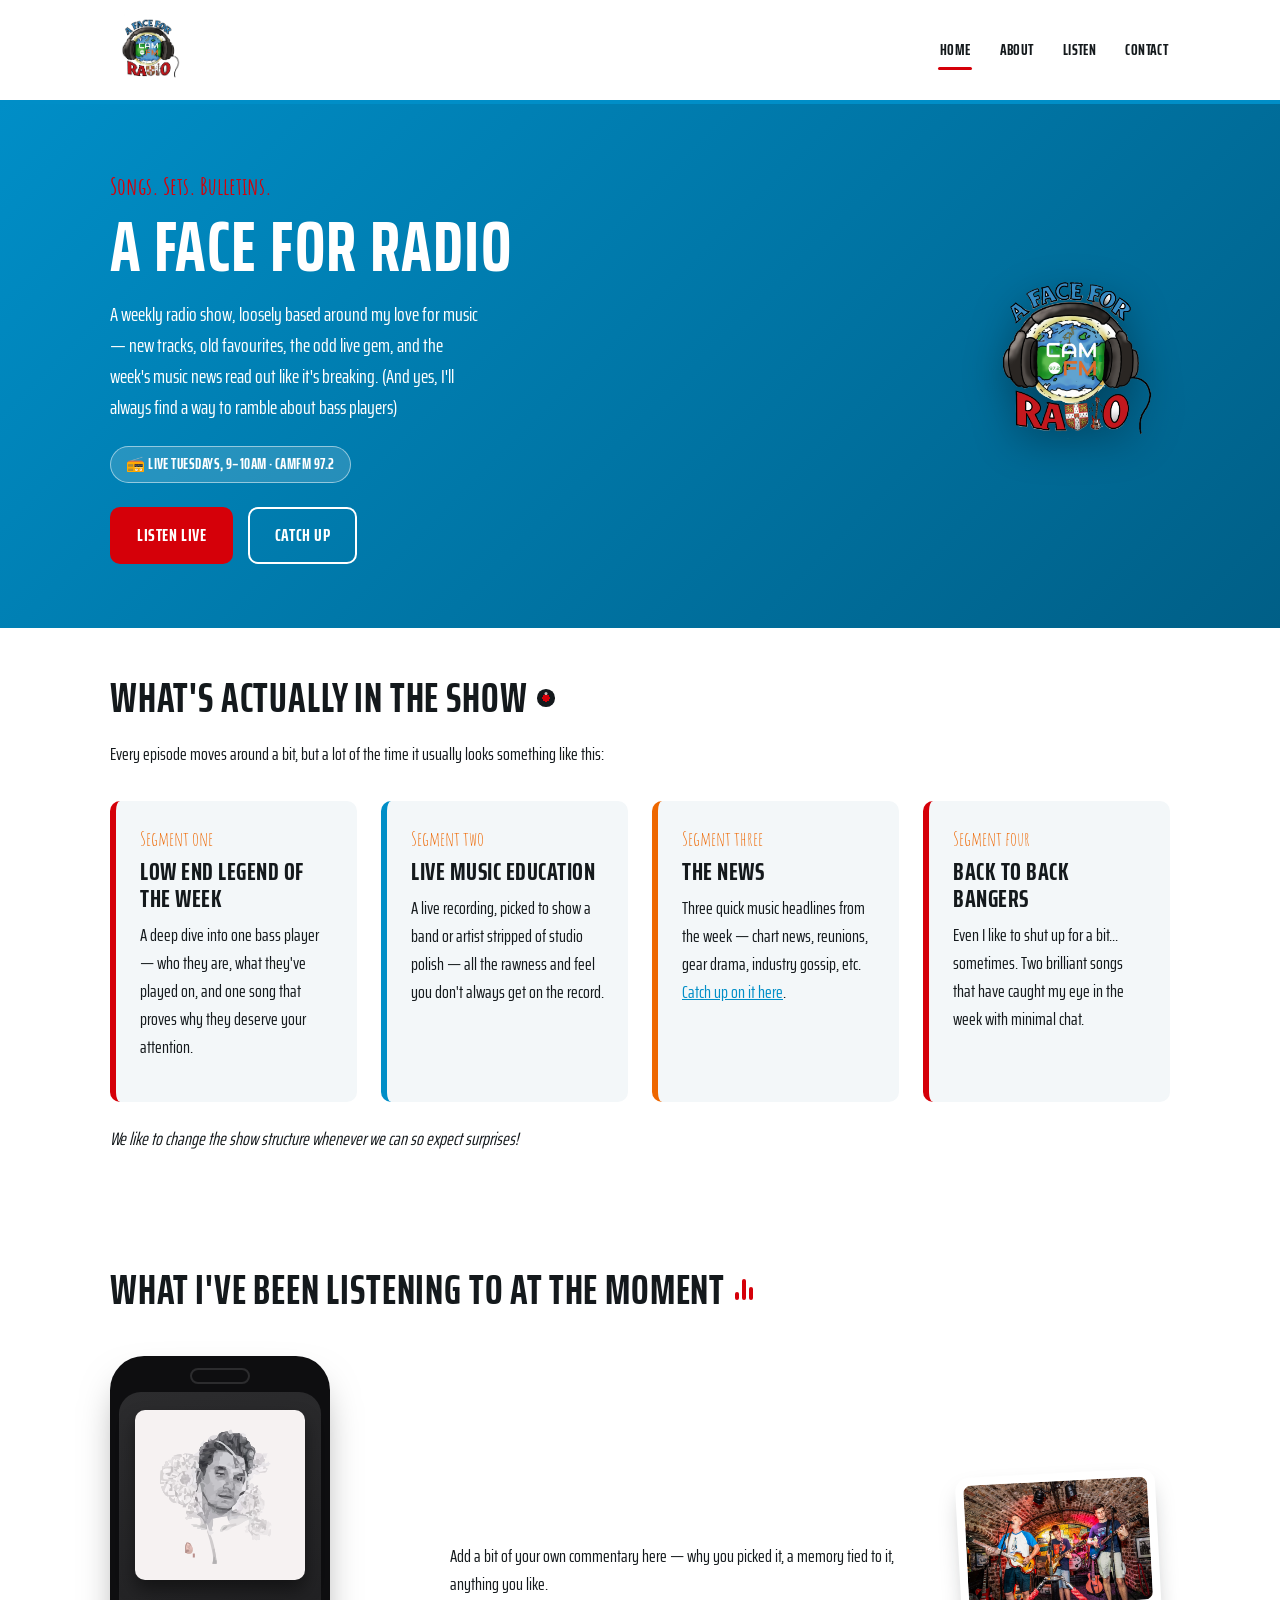
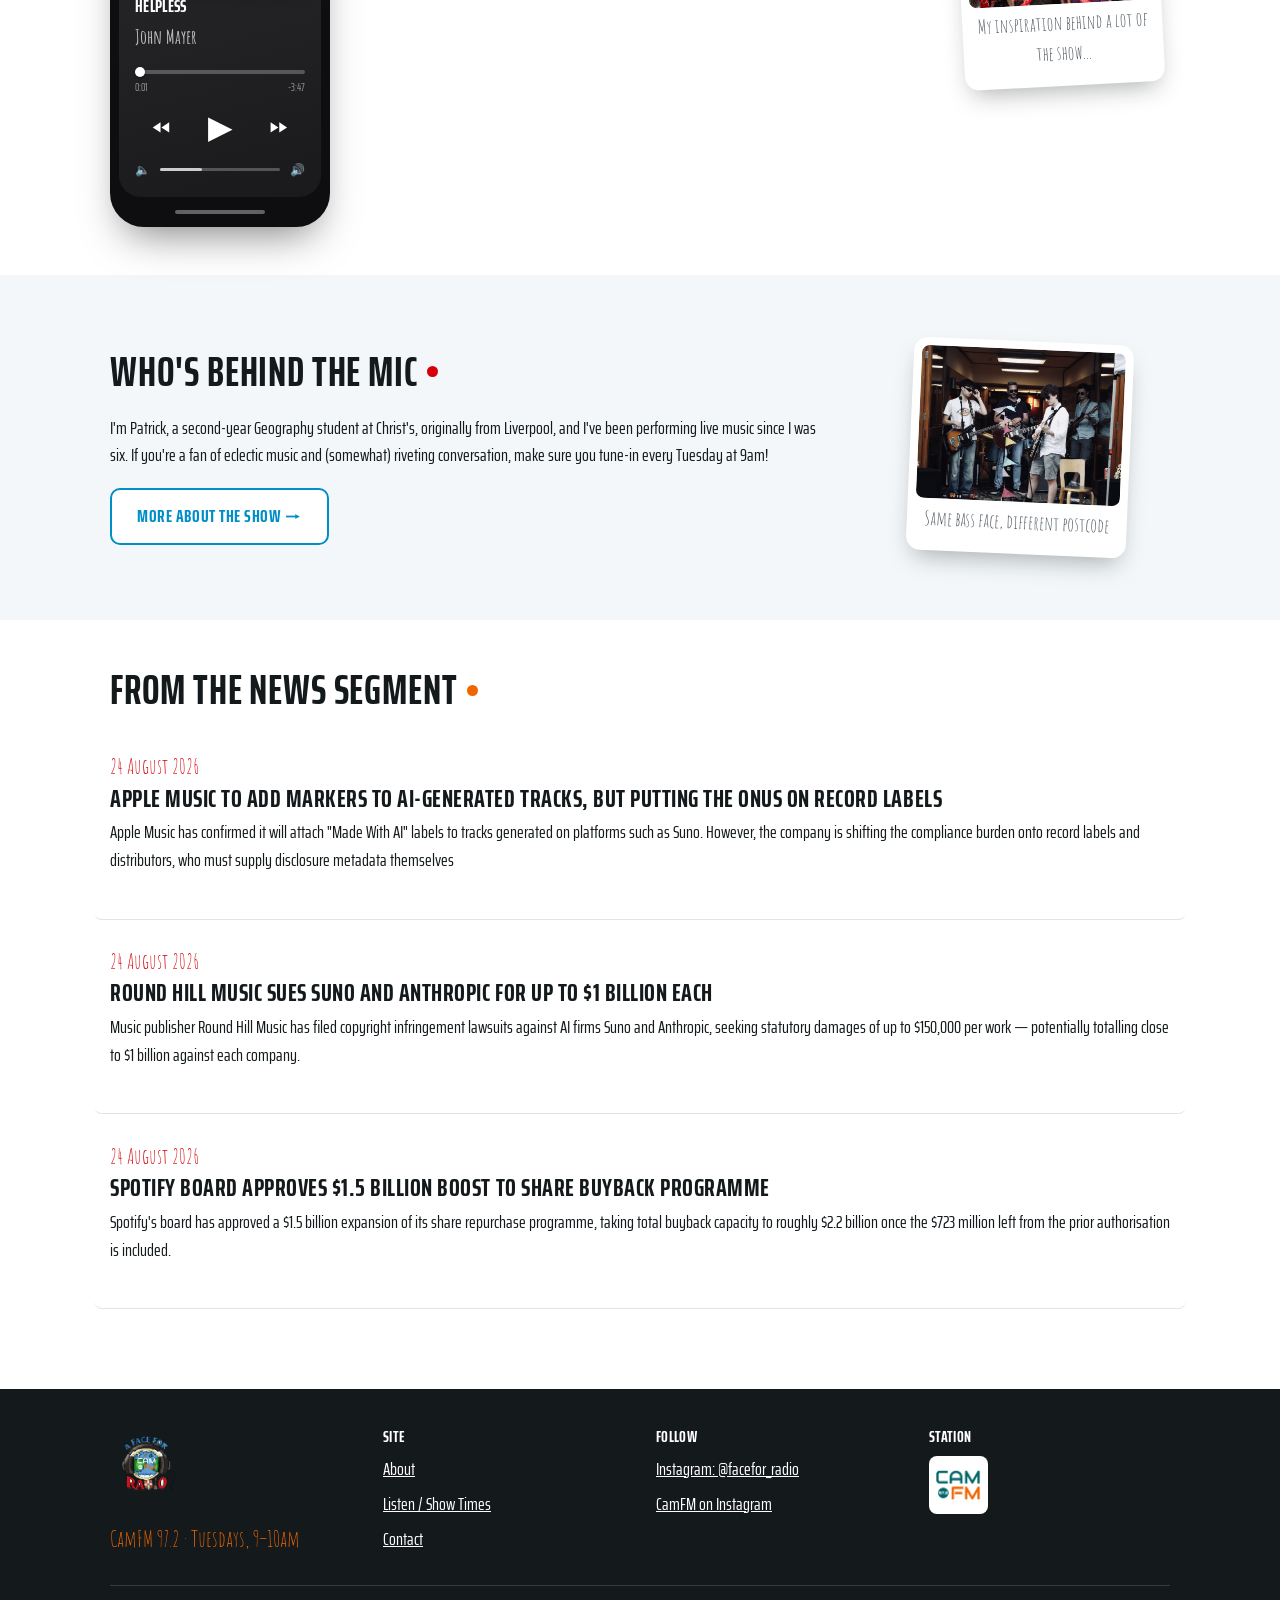
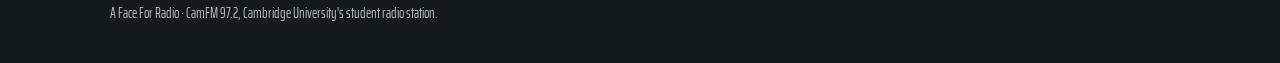
==== commit 45b9e5da: "Fix "What I've been listening to" heading wrapping to 3 lines Moved the heading above the three-colu" ====
--- a/index.html
+++ b/index.html
@@ -88,12 +88,12 @@
 
   <section>
     <div class="container reveal">
+      <h2 class="heading-icon">
+        What I've been listening to at the moment
+        <span class="now-playing-eq" aria-hidden="true"><span></span><span></span><span></span></span>
+      </h2>
       <div class="split-with-photo now-playing-row">
         <div class="split-text">
-          <h2 class="heading-icon">
-            What I've been listening to at the moment
-            <span class="now-playing-eq" aria-hidden="true"><span></span><span></span><span></span></span>
-          </h2>
           <div class="phone-mockup" data-now-playing>
             <div class="phone-frame">
               <div class="phone-notch"></div>
--- a/assets/css/style.css
+++ b/assets/css/style.css
@@ -487,6 +487,7 @@
 /* Three-column variant: phone/heading — free text — photo */
 .now-playing-row.split-with-photo .split-text { flex: 0 1 300px; }
 .now-playing-row .split-mid-text { flex: 1 1 240px; }
+.now-playing-row { margin-top: 1rem; }
 
 /* ---- Now playing phone widget ---- */
 .heading-icon {
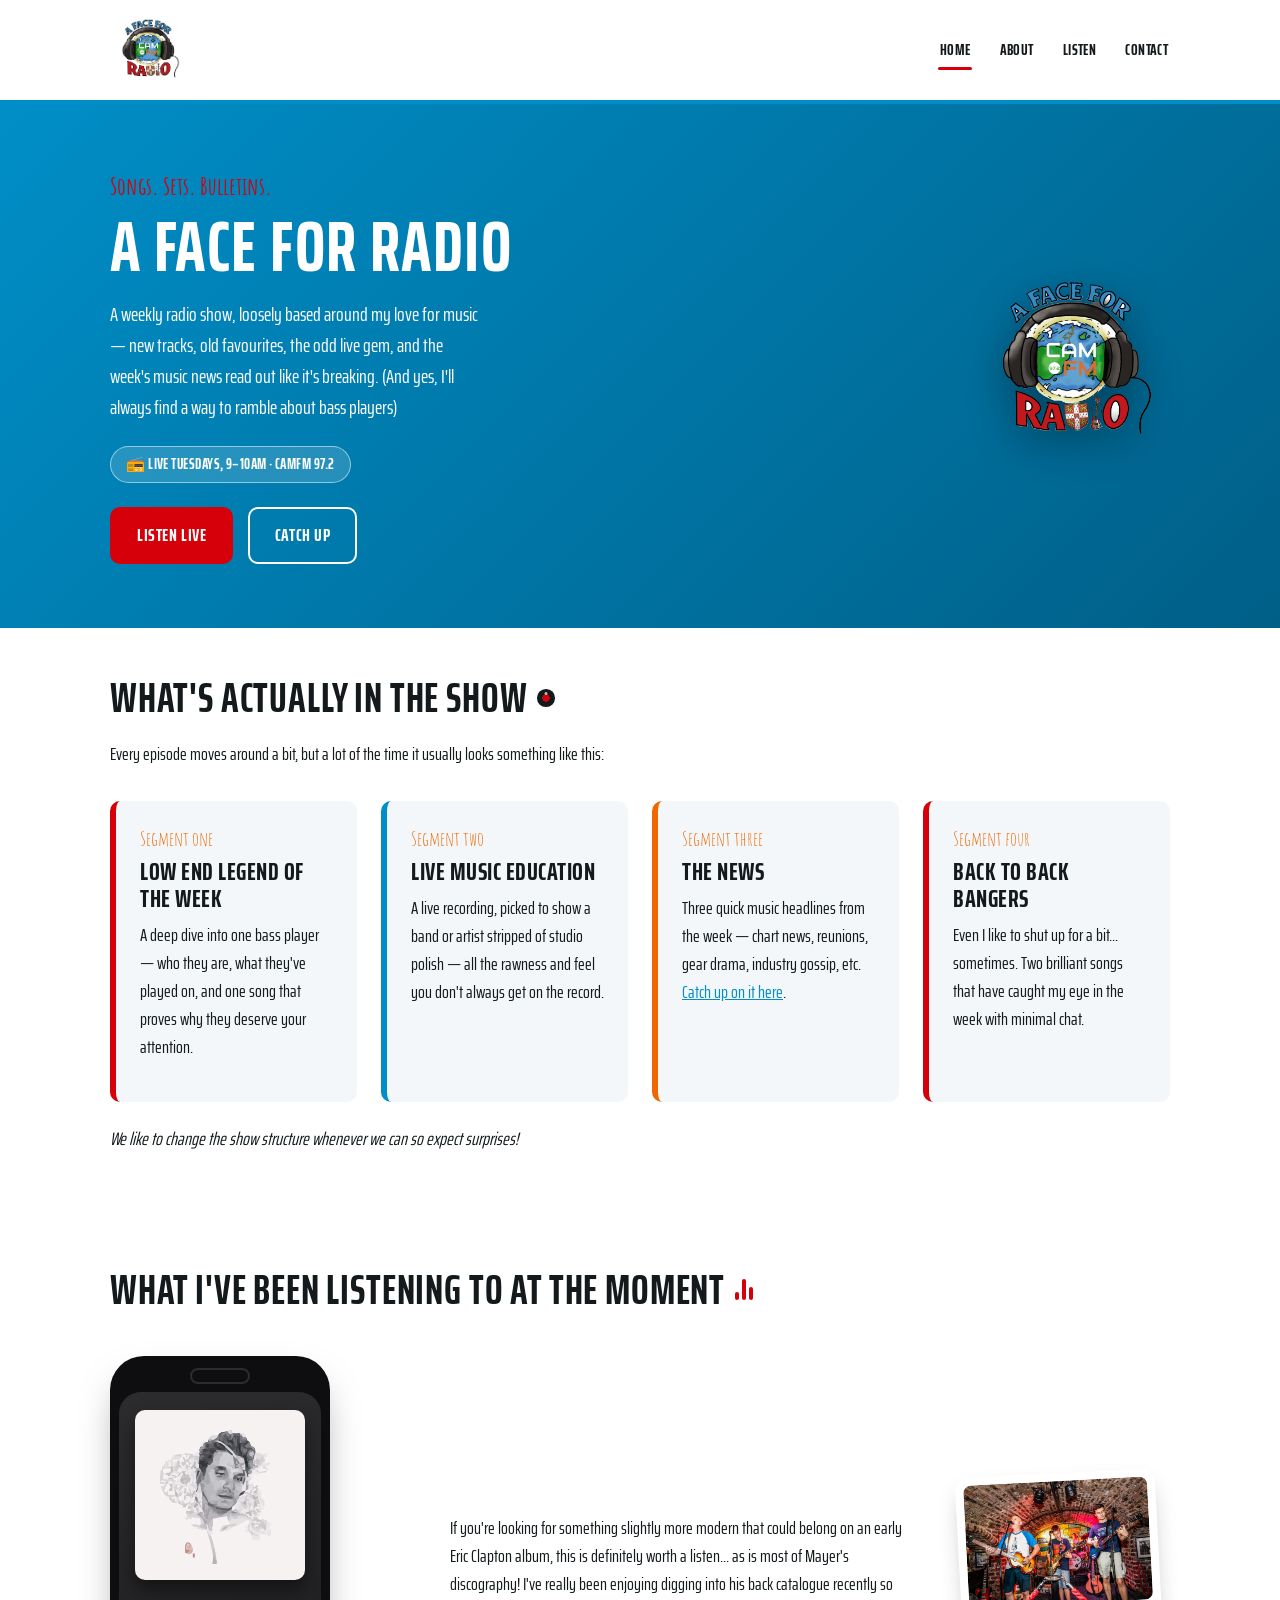
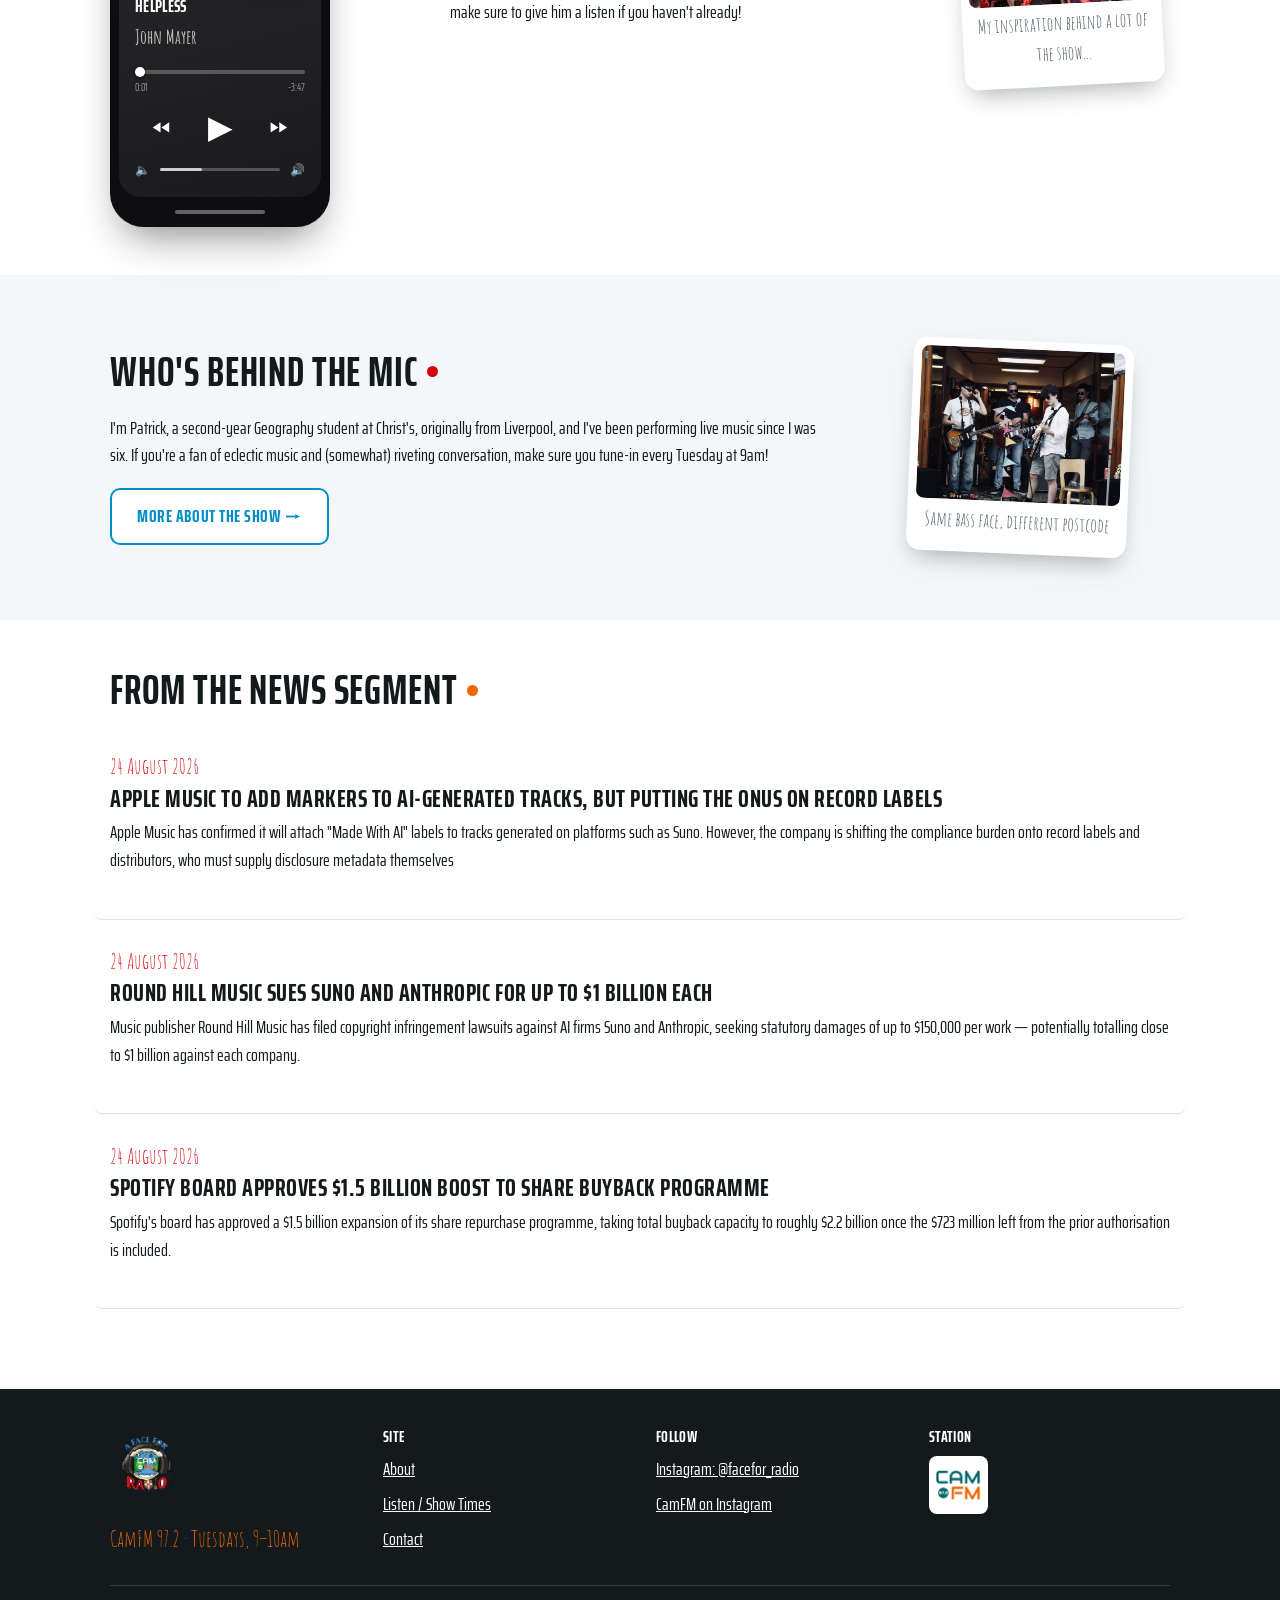
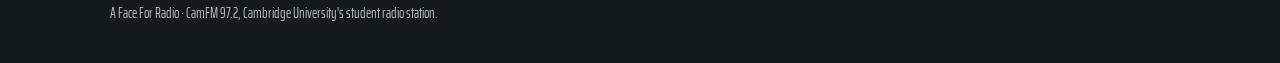
==== commit 63efb7d1: "Listennow and about changes" ====
--- a/index.html
+++ b/index.html
@@ -122,7 +122,7 @@
           </div>
         </div>
         <div class="split-mid-text">
-          <p>Add a bit of your own commentary here — why you picked it, a memory tied to it, anything you like.</p>
+          <p>If you're looking for something slightly more modern that could belong on an early Eric Clapton album, this is definitely worth a listen... as is most of Mayer's discography! I've really been enjoying digging into his back catalogue recently so make sure to give him a listen if you haven't already!</p>
         </div>
         <div class="split-photo split-photo-sm">
           <figure class="photo-frame tilt-left">
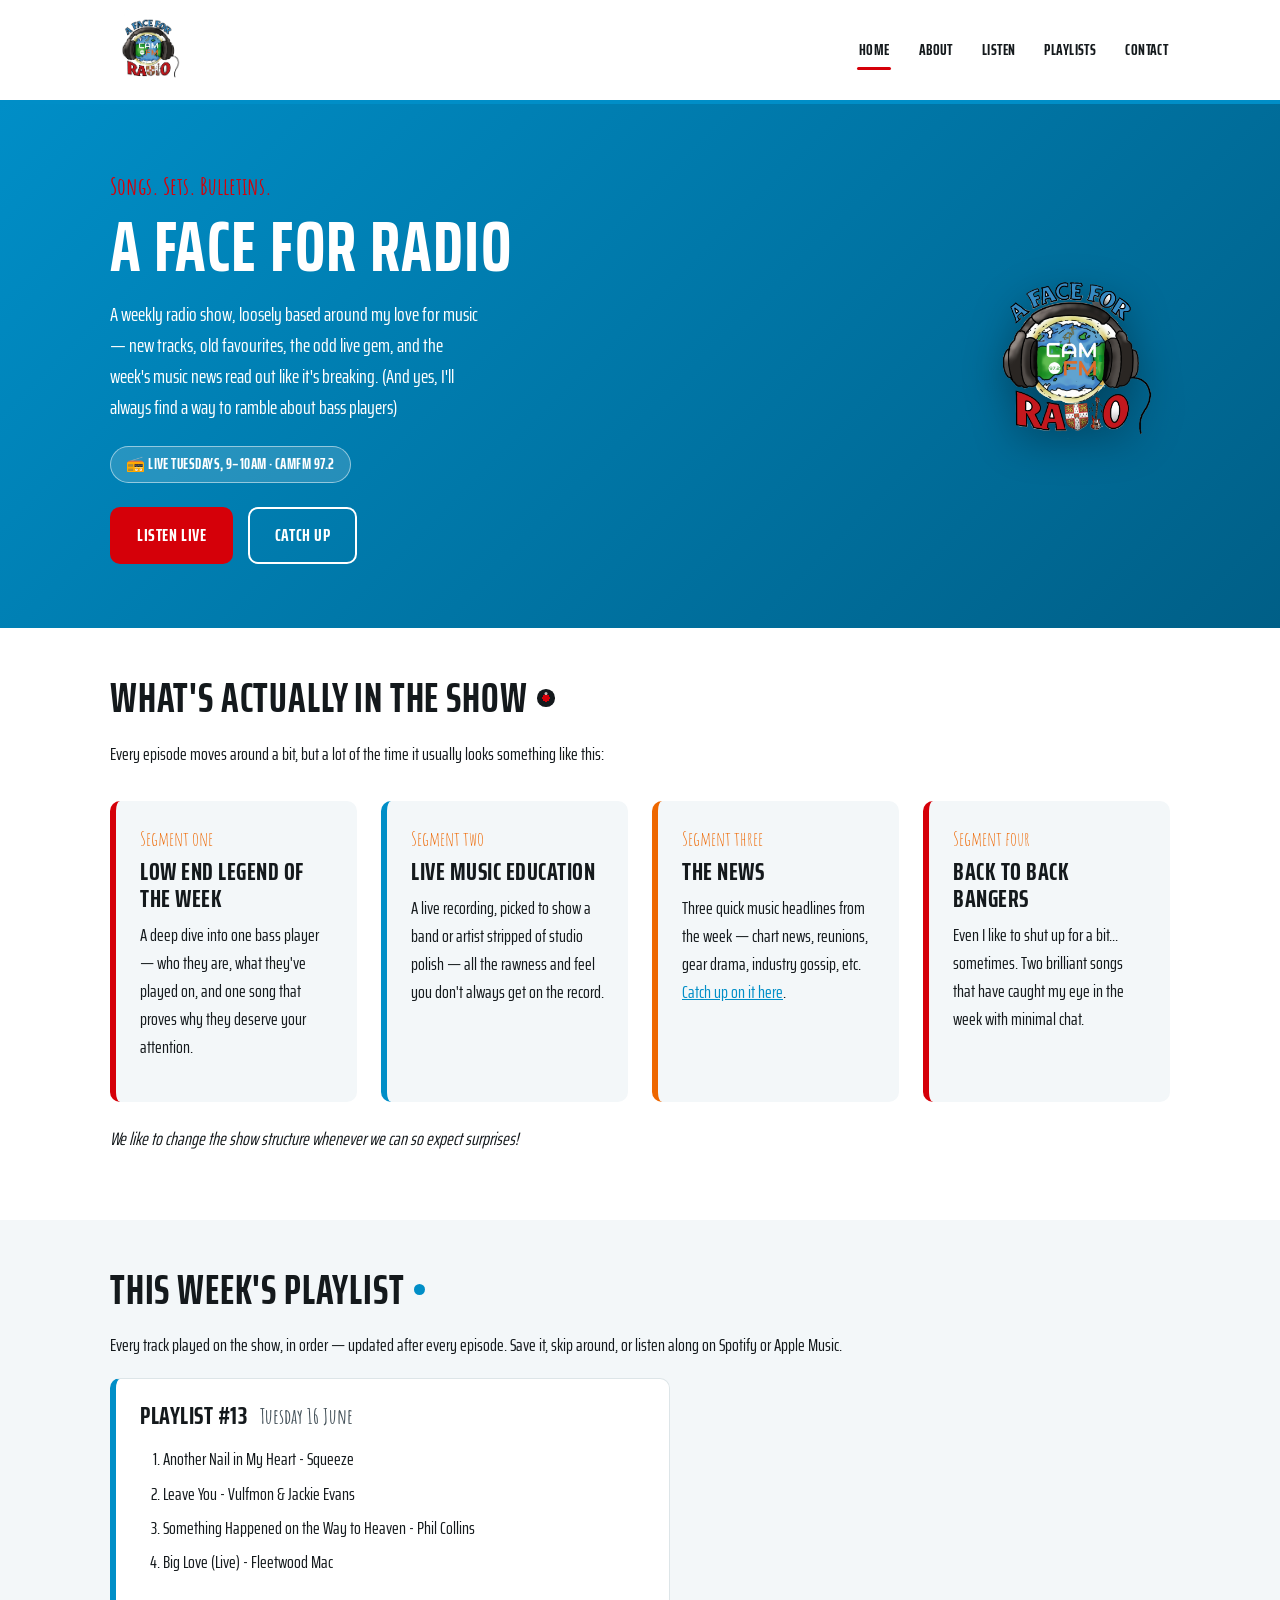
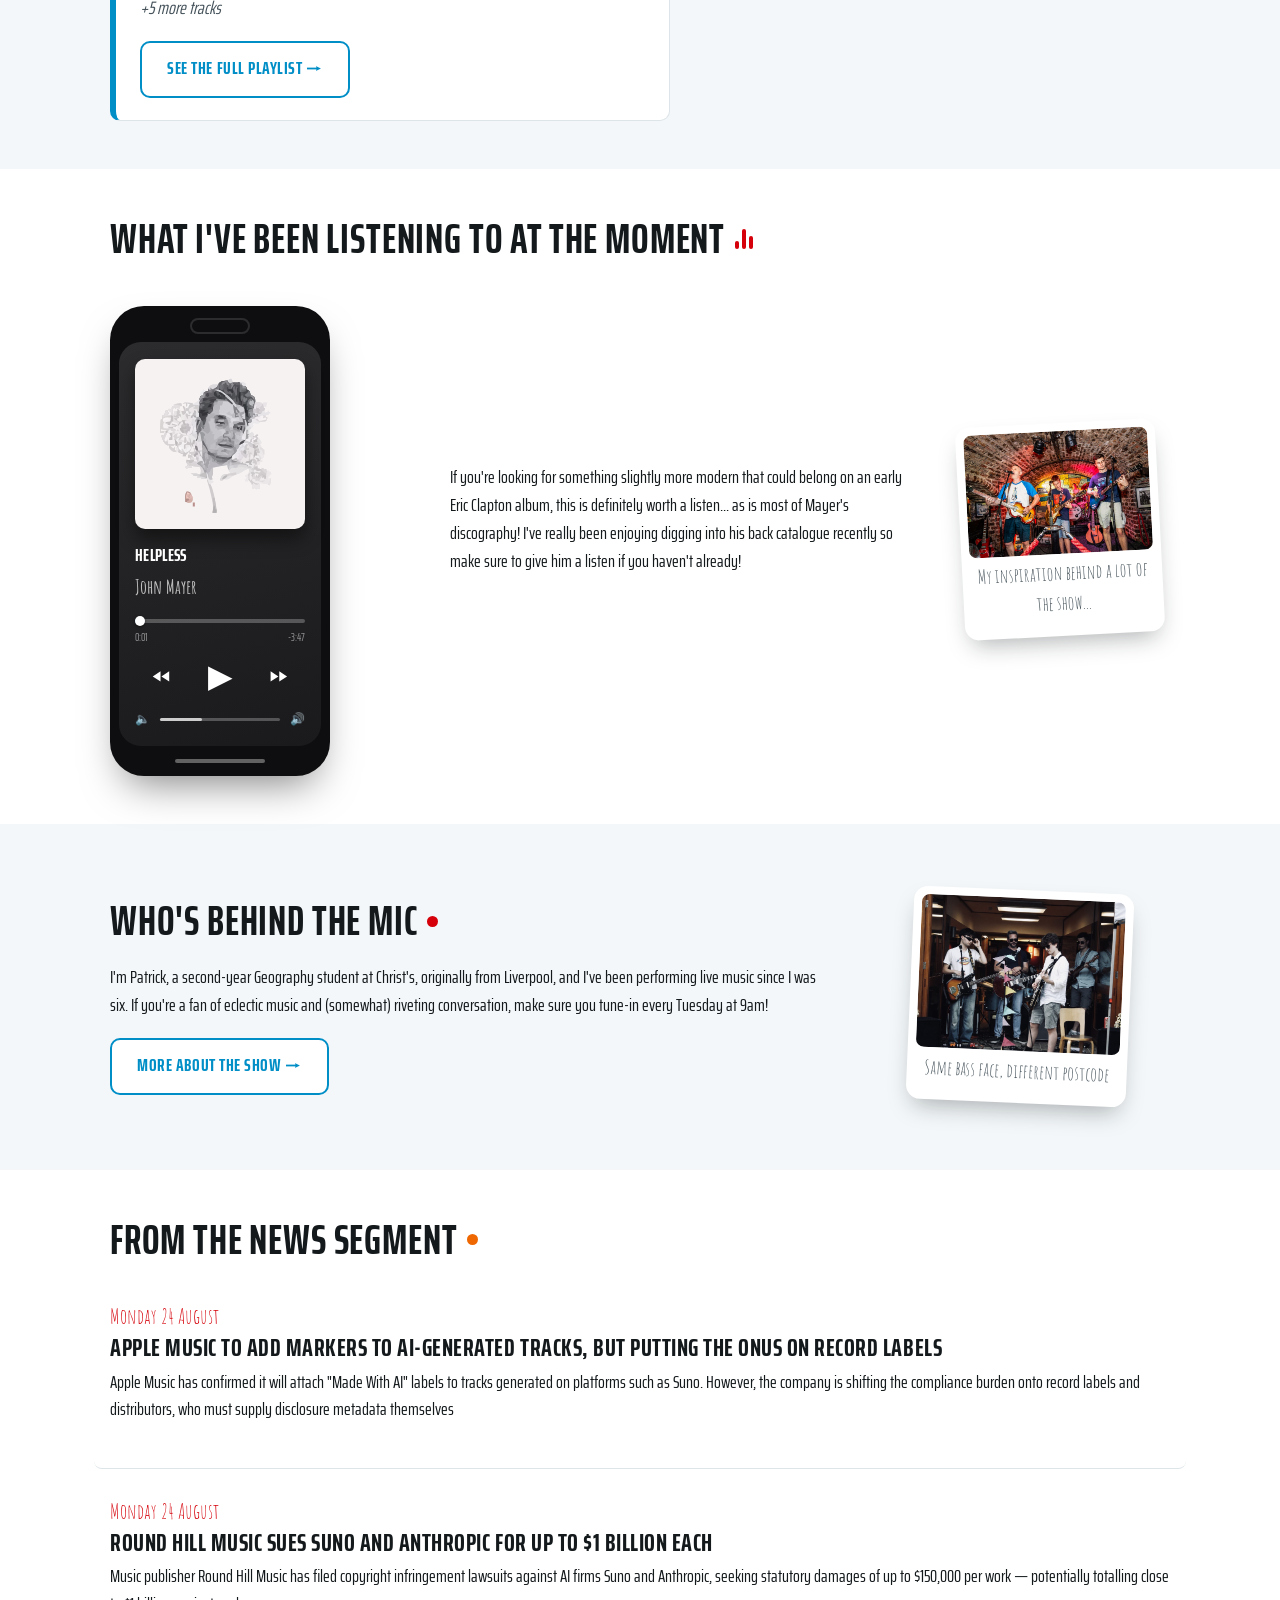
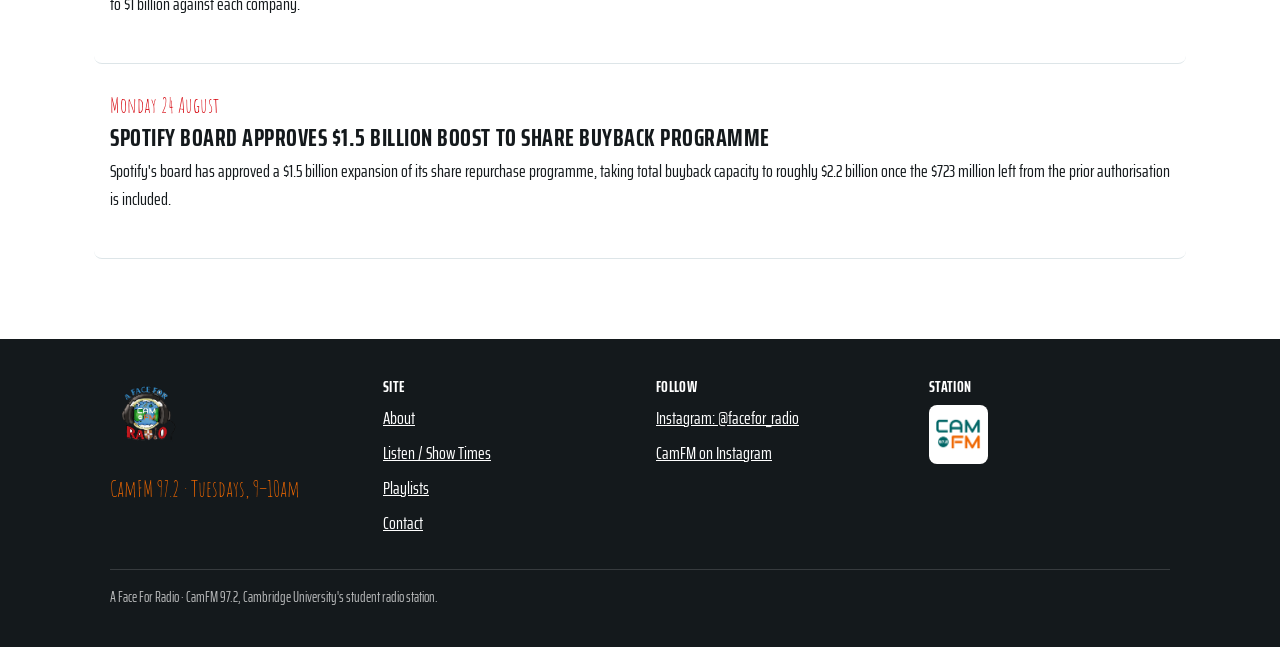
==== commit bd543b33: "Add playlists archive with Spotify/Apple Music links - New playlists.html page listing every week's " ====
--- a/index.html
+++ b/index.html
@@ -30,6 +30,7 @@
         <li><a href="index.html" aria-current="page">Home</a></li>
         <li><a href="about.html">About</a></li>
         <li><a href="listen.html">Listen</a></li>
+        <li><a href="playlists.html">Playlists</a></li>
         <li><a href="contact.html">Contact</a></li>
       </ul>
     </nav>
@@ -83,6 +84,14 @@
         </div>
       </div>
       <p style="margin-top:1.5rem;"><em>We like to change the show structure whenever we can so expect surprises!</em></p>
+    </div>
+  </section>
+
+  <section class="section-alt">
+    <div class="container reveal">
+      <h2 class="heading-icon">This week's playlist <span class="icon-ping-blue" aria-hidden="true"></span></h2>
+      <p>Every track played on the show, in order — updated after every episode. Save it, skip around, or listen along on Spotify or Apple Music.</p>
+      <div data-playlist-list data-playlist-limit="1" data-playlist-mode="teaser"></div>
     </div>
   </section>
 
@@ -175,6 +184,7 @@
         <ul>
           <li><a href="about.html">About</a></li>
           <li><a href="listen.html">Listen / Show Times</a></li>
+          <li><a href="playlists.html">Playlists</a></li>
           <li><a href="contact.html">Contact</a></li>
         </ul>
       </div>
@@ -203,5 +213,6 @@
 <script src="assets/js/main.js"></script>
 <script src="assets/js/news.js"></script>
 <script src="assets/js/nowplaying.js"></script>
+<script src="assets/js/playlists.js"></script>
 </body>
 </html>
--- a/assets/css/style.css
+++ b/assets/css/style.css
@@ -395,6 +395,94 @@
   transform: translateY(-3px);
   box-shadow: 0 10px 20px -12px rgba(20, 25, 28, 0.35);
 }
+.social-icon {
+  width: 24px;
+  height: 24px;
+  border-radius: 7px;
+  display: inline-flex;
+  align-items: center;
+  justify-content: center;
+  flex-shrink: 0;
+}
+.social-icon svg { width: 14px; height: 14px; display: block; }
+.social-icon-instagram { background: linear-gradient(135deg, #f58529, #dd2a7b, #8134af, #515bd4); }
+.social-icon-bluesky { background: #0085ff; }
+.social-icon-musicboard { background: var(--colour-orange); }
+.social-icon-linkedin { background: #0a66c2; }
+
+/* ---- Playlists ---- */
+.playlist-grid {
+  display: grid;
+  gap: 1.5rem;
+  margin-top: 0.5rem;
+}
+.playlist-card {
+  background: var(--colour-white);
+  border: 1px solid var(--colour-border);
+  border-left: 6px solid var(--colour-blue);
+  border-radius: var(--radius);
+  padding: 1.4rem 1.5rem;
+  scroll-margin-top: 100px;
+  transition: transform 0.3s var(--ease), box-shadow 0.3s var(--ease);
+}
+.playlist-card:hover {
+  transform: translateY(-4px);
+  box-shadow: 0 16px 30px -14px rgba(20, 25, 28, 0.2);
+}
+.playlist-grid .playlist-card:nth-child(3n+2) { border-left-color: var(--colour-red); }
+.playlist-grid .playlist-card:nth-child(3n+3) { border-left-color: var(--colour-orange); }
+.playlist-title {
+  display: flex;
+  align-items: baseline;
+  flex-wrap: wrap;
+  gap: 0.5em;
+  margin-bottom: 0.7em;
+}
+.playlist-date {
+  font-family: var(--font-hand);
+  font-size: 1.3rem;
+  text-transform: none;
+  letter-spacing: normal;
+  color: var(--colour-ink-soft);
+}
+.playlist-tracks {
+  margin: 0 0 1em;
+  padding-left: 1.3em;
+}
+.playlist-tracks li { margin-bottom: 0.35em; }
+.playlist-more {
+  color: var(--colour-ink-soft);
+  font-style: italic;
+  margin-bottom: 1em;
+}
+.playlist-links, .playlist-actions {
+  display: flex;
+  flex-wrap: wrap;
+  gap: 0.7rem;
+  align-items: center;
+}
+.btn-stream {
+  display: inline-flex;
+  align-items: center;
+  gap: 0.5em;
+  font-family: var(--font-display);
+  font-weight: 700;
+  text-transform: uppercase;
+  letter-spacing: 0.03em;
+  text-decoration: none;
+  color: var(--colour-white);
+  padding: 0.6em 1.1em;
+  border-radius: var(--radius);
+  transition: transform 0.2s var(--ease), box-shadow 0.2s var(--ease);
+}
+.btn-stream:hover, .btn-stream:focus-visible {
+  transform: translateY(-2px);
+  box-shadow: 0 10px 20px -8px rgba(20, 25, 28, 0.35);
+}
+.btn-stream-spotify { background: #1DB954; }
+.btn-stream-apple { background: linear-gradient(135deg, #fa233b, #fb5c74); }
+.btn-stream-icon { width: 16px; height: 16px; flex-shrink: 0; }
+.playlist-card-teaser { max-width: 560px; }
 
 /* ---- Footer ---- */
 .site-footer {
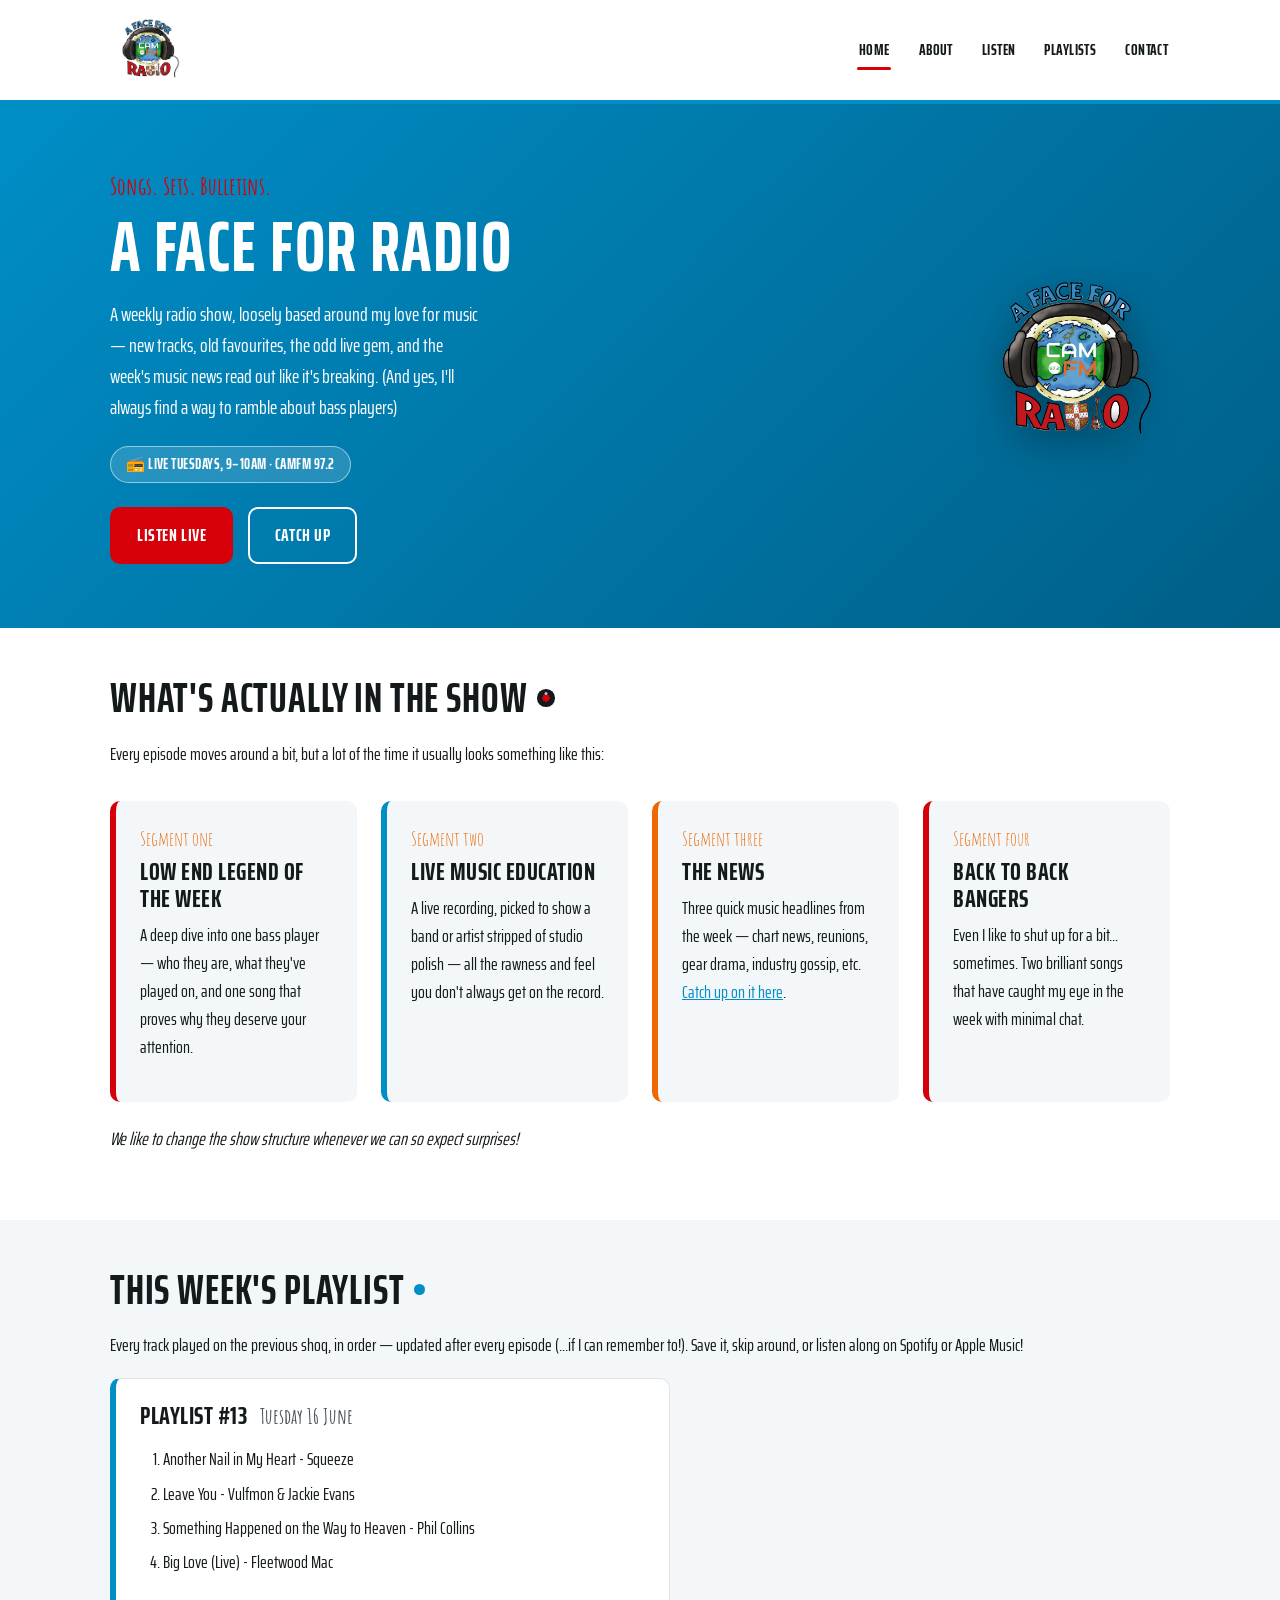
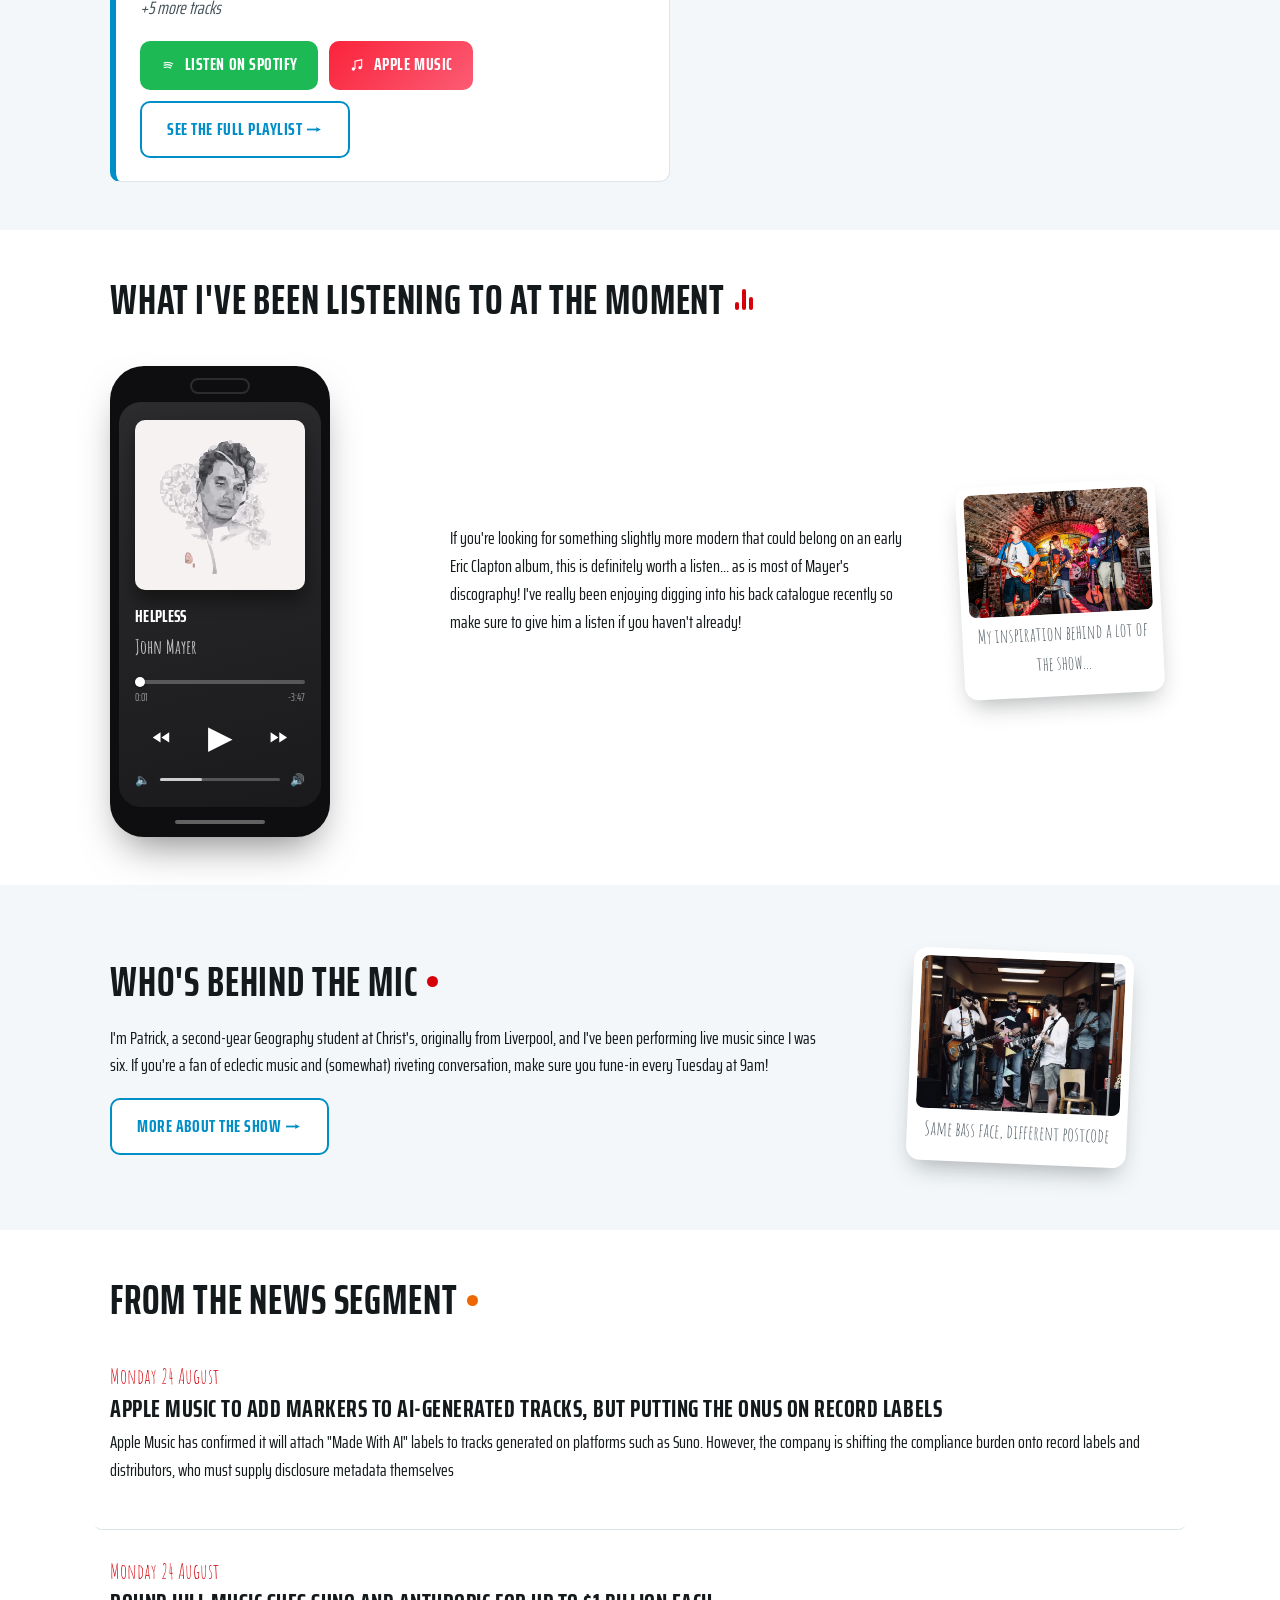
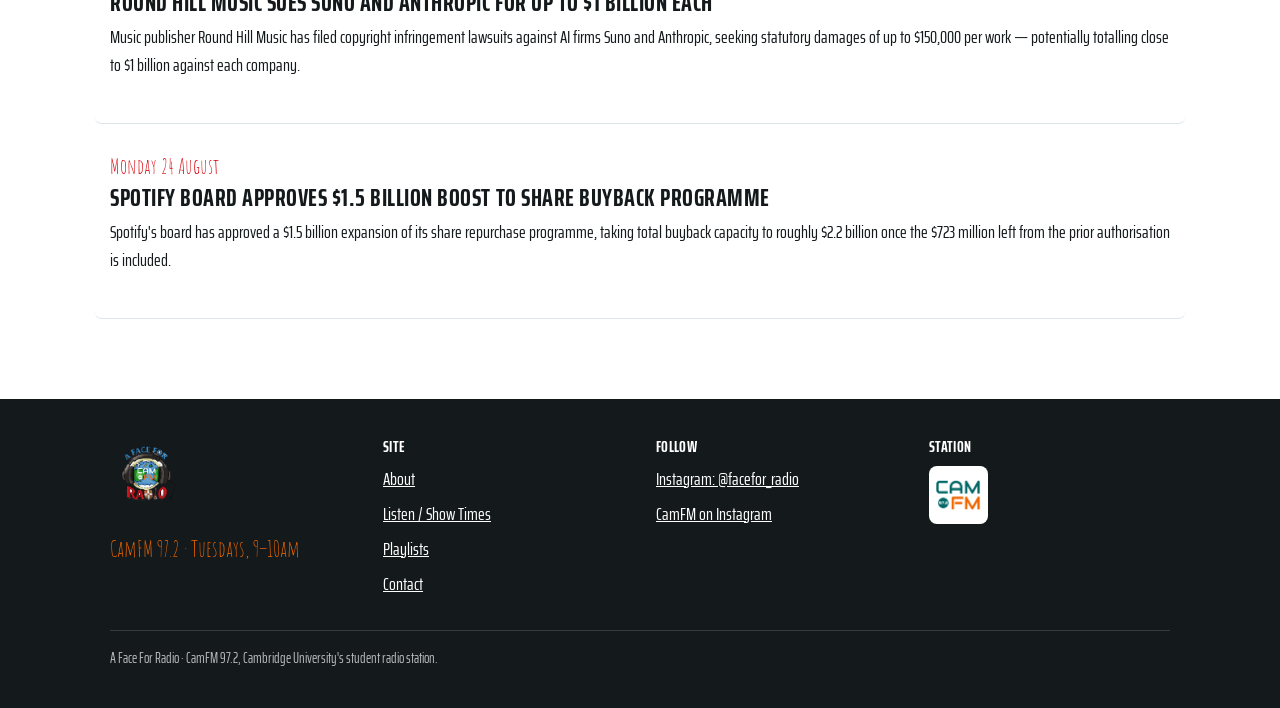
==== commit 8f522717: "Index changes" ====
--- a/index.html
+++ b/index.html
@@ -90,7 +90,7 @@
   <section class="section-alt">
     <div class="container reveal">
       <h2 class="heading-icon">This week's playlist <span class="icon-ping-blue" aria-hidden="true"></span></h2>
-      <p>Every track played on the show, in order — updated after every episode. Save it, skip around, or listen along on Spotify or Apple Music.</p>
+      <p>Every track played on the previous shoq, in order — updated after every episode (...if I can remember to!). Save it, skip around, or listen along on Spotify or Apple Music!</p>
       <div data-playlist-list data-playlist-limit="1" data-playlist-mode="teaser"></div>
     </div>
   </section>
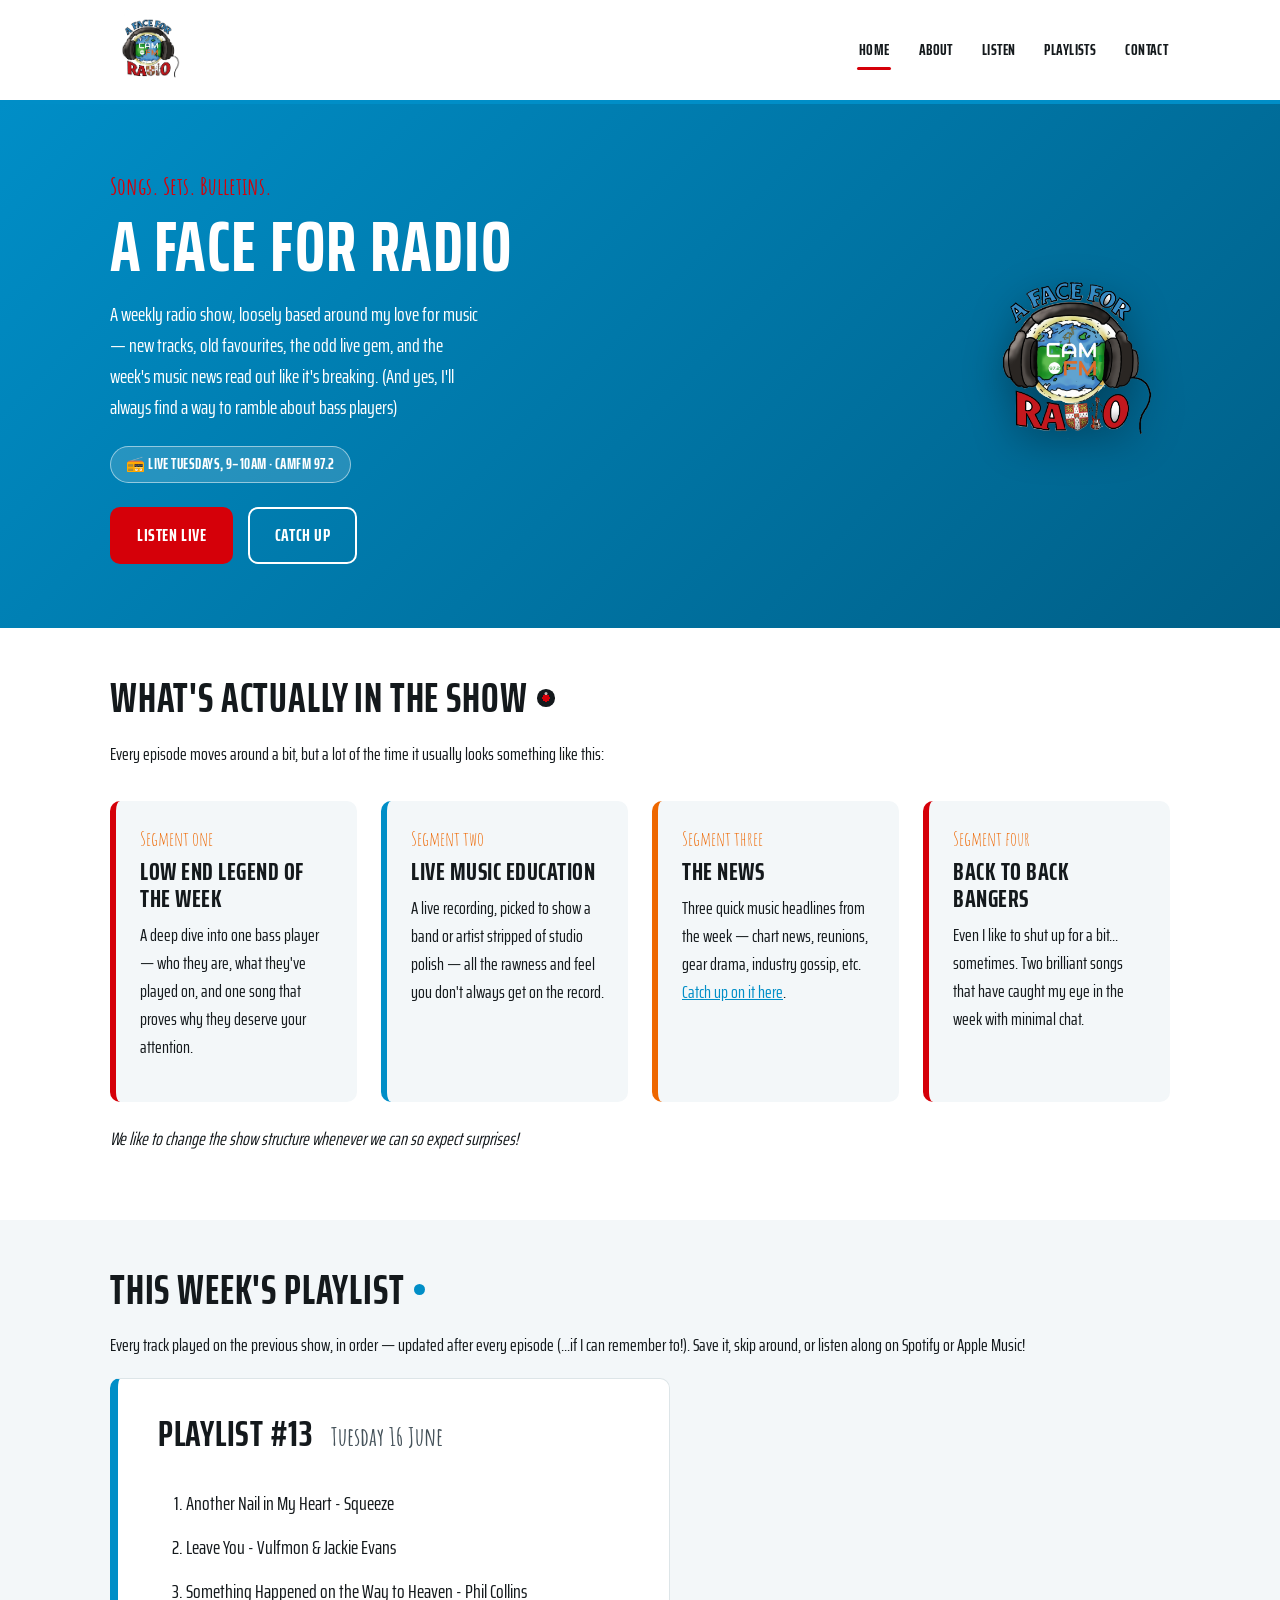
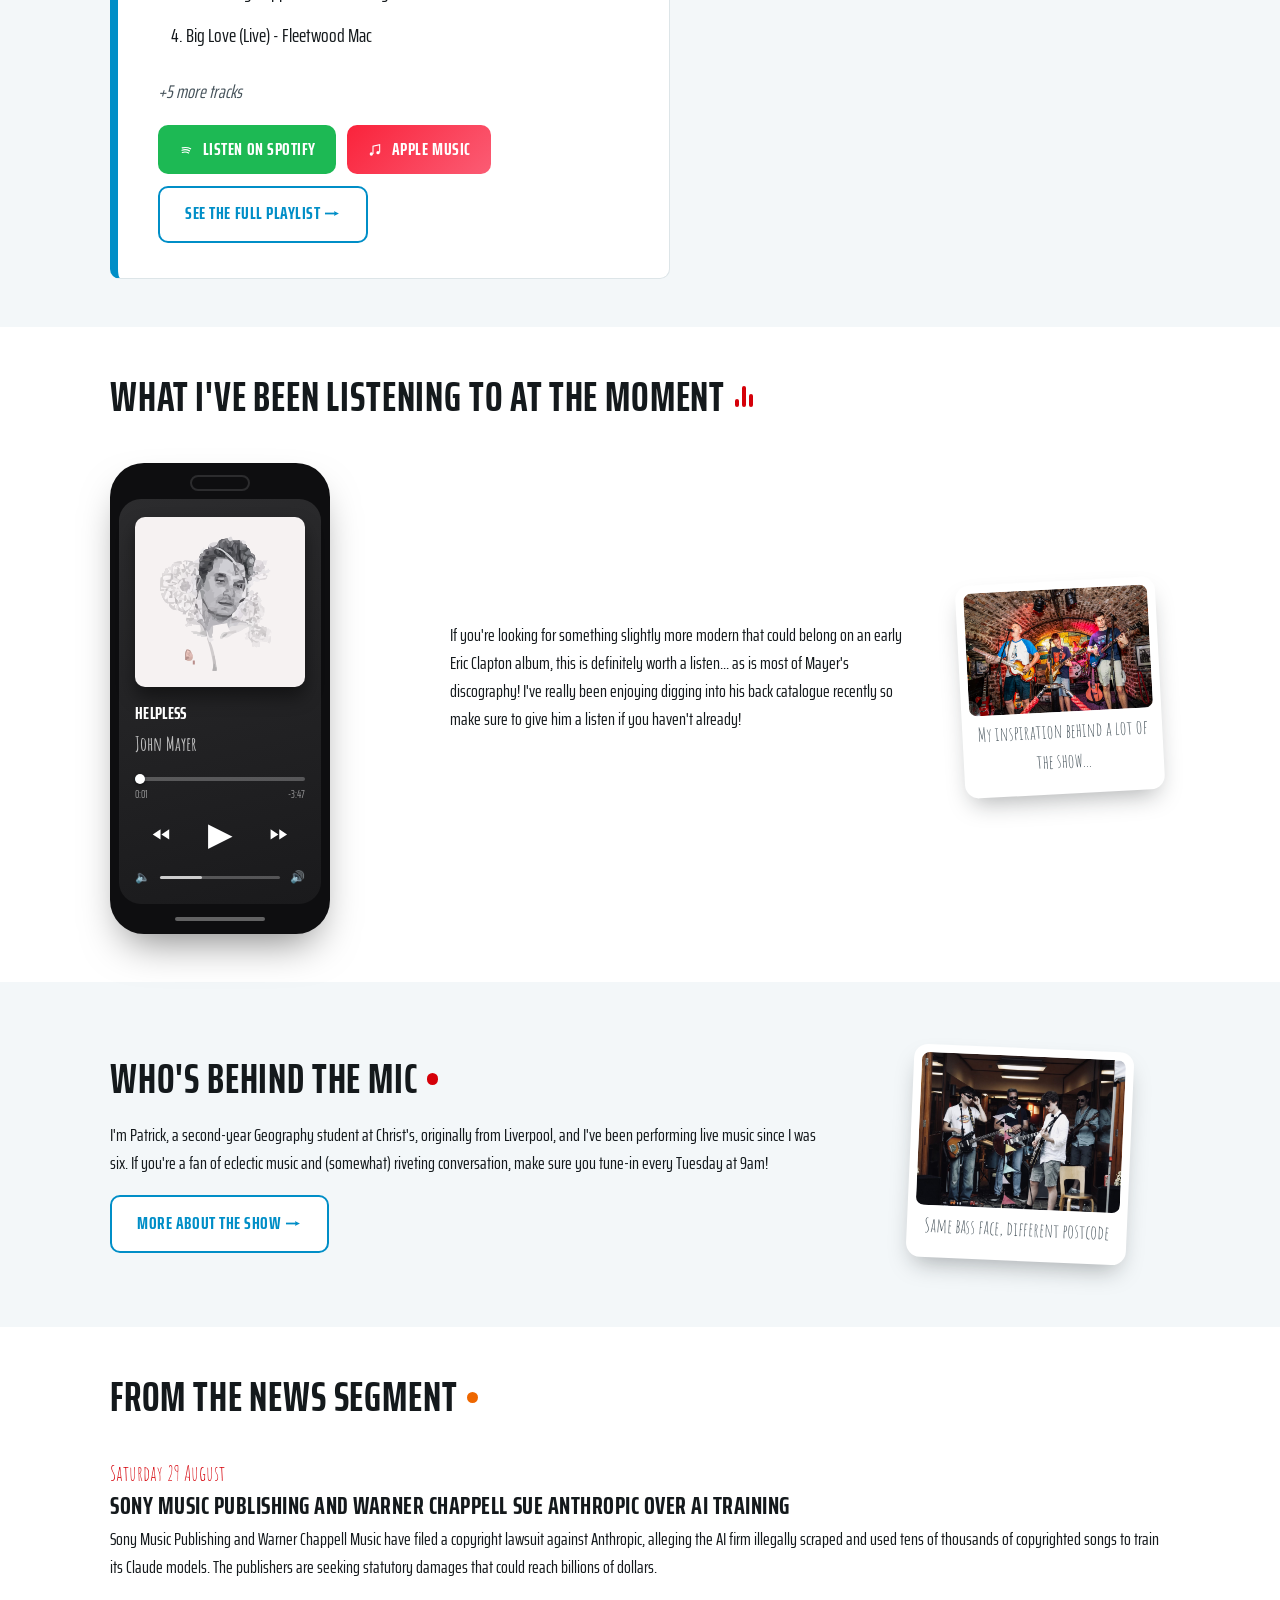
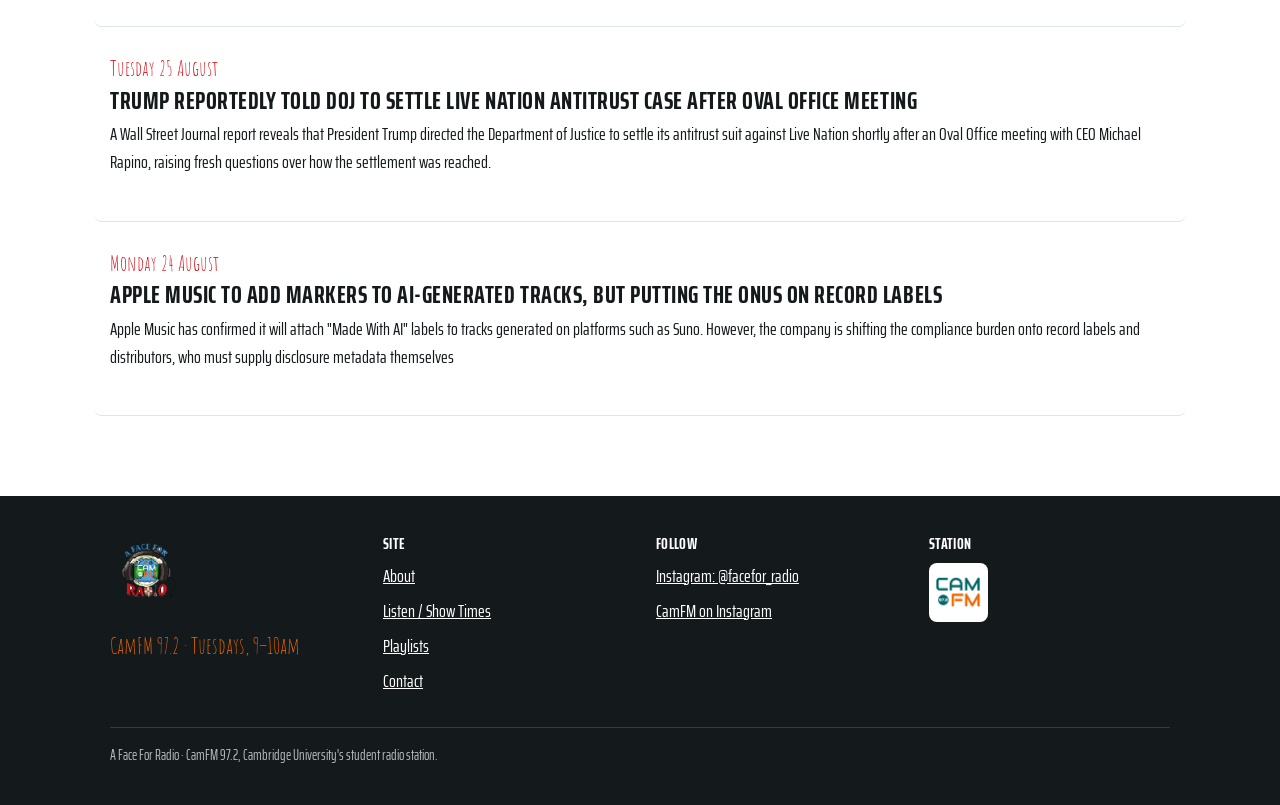
==== commit 57e6a98e: "Typo" ====
--- a/index.html
+++ b/index.html
@@ -90,7 +90,7 @@
   <section class="section-alt">
     <div class="container reveal">
       <h2 class="heading-icon">This week's playlist <span class="icon-ping-blue" aria-hidden="true"></span></h2>
-      <p>Every track played on the previous shoq, in order — updated after every episode (...if I can remember to!). Save it, skip around, or listen along on Spotify or Apple Music!</p>
+      <p>Every track played on the previous show, in order — updated after every episode (...if I can remember to!). Save it, skip around, or listen along on Spotify or Apple Music!</p>
       <div data-playlist-list data-playlist-limit="1" data-playlist-mode="teaser"></div>
     </div>
   </section>
--- a/assets/css/style.css
+++ b/assets/css/style.css
@@ -210,6 +210,8 @@
   .main-nav.is-open { display: block; }
   .main-nav ul { flex-direction: column; gap: 0; padding: 0.5rem 1.25rem 1rem; }
   .main-nav a { display: block; padding: 0.6em 0; }
+  .notice-item.has-image { flex-wrap: wrap; }
+  .notice-item-photo { flex-basis: 100%; width: 100%; height: 180px; }
 }
 
 /* ---- Hero ---- */
@@ -349,6 +351,119 @@
   color: var(--colour-ink-soft);
 }
 
+/* ---- Notices ---- */
+.notice-list { list-style: none; margin: 2rem 0 0; padding: 0; }
+.notice-item {
+  display: flex;
+  gap: 1.5rem;
+  align-items: flex-start;
+  border-bottom: 1px solid var(--colour-border);
+  padding: 1.6rem 1rem;
+  margin: 0 -1rem;
+  border-radius: 8px;
+  transition: background-color 0.25s var(--ease), transform 0.25s var(--ease);
+}
+.notice-item:first-child { padding-top: 0.4rem; }
+.notice-item:hover {
+  background-color: var(--colour-white);
+  transform: translateX(4px);
+}
+.notice-item-photo {
+  flex: 0 0 130px;
+  width: 130px;
+  height: 130px;
+  border-radius: var(--radius);
+  overflow: hidden;
+}
+.notice-item-photo img {
+  display: block;
+  width: 100%;
+  height: 100%;
+  object-fit: cover;
+  transition: transform 0.3s var(--ease);
+}
+.notice-photo-btn {
+  display: block;
+  position: relative;
+  width: 100%;
+  height: 100%;
+  padding: 0;
+  border: 0;
+  background: none;
+  cursor: zoom-in;
+}
+.notice-photo-btn:hover img, .notice-photo-btn:focus-visible img {
+  transform: scale(1.08);
+}
+.notice-photo-btn:focus-visible { outline: 2px solid var(--colour-blue); outline-offset: 2px; }
+.notice-photo-zoom {
+  position: absolute;
+  bottom: 6px;
+  right: 6px;
+  width: 26px;
+  height: 26px;
+  border-radius: 50%;
+  background: rgba(20, 25, 28, 0.65);
+  display: flex;
+  align-items: center;
+  justify-content: center;
+  box-shadow: 0 2px 6px rgba(0, 0, 0, 0.35);
+  transition: transform 0.25s var(--ease), background-color 0.25s var(--ease);
+}
+.notice-photo-zoom svg { width: 14px; height: 14px; }
+.notice-photo-btn:hover .notice-photo-zoom, .notice-photo-btn:focus-visible .notice-photo-zoom {
+  background-color: var(--colour-blue);
+  transform: scale(1.15);
+}
+.notice-item-text { flex: 1 1 auto; min-width: 0; }
+.notice-item-text h3 { margin-bottom: 0.3em; }
+
+/* ---- Lightbox (click-to-expand notice photos) ---- */
+.lightbox {
+  display: none;
+  position: fixed;
+  inset: 0;
+  z-index: 1000;
+  align-items: center;
+  justify-content: center;
+  background: rgba(20, 25, 28, 0.85);
+  padding: 2rem;
+}
+.lightbox.is-open { display: flex; }
+.lightbox-figure { margin: 0; max-width: 90vw; text-align: center; }
+.lightbox-img {
+  display: block;
+  max-width: 90vw;
+  max-height: 80vh;
+  width: auto;
+  height: auto;
+  margin: 0 auto;
+  border-radius: 8px;
+  box-shadow: 0 20px 50px -10px rgba(0, 0, 0, 0.6);
+}
+.lightbox-caption {
+  color: var(--colour-white);
+  font-family: var(--font-hand);
+  font-size: 1.3rem;
+  margin-top: 1rem;
+}
+.lightbox-close {
+  position: absolute;
+  top: 1.5rem;
+  right: 1.5rem;
+  width: 44px;
+  height: 44px;
+  border-radius: 50%;
+  border: none;
+  background: rgba(255, 255, 255, 0.15);
+  color: var(--colour-white);
+  font-size: 1.8rem;
+  line-height: 1;
+  cursor: pointer;
+  transition: background 0.2s var(--ease);
+}
+.lightbox-close:hover, .lightbox-close:focus-visible { background: rgba(255, 255, 255, 0.3); }
+
 /* ---- Cards / teasers ---- */
 .card-row {
   display: grid;
@@ -413,15 +528,15 @@
 /* ---- Playlists ---- */
 .playlist-grid {
   display: grid;
-  gap: 1.5rem;
+  gap: 2rem;
   margin-top: 0.5rem;
 }
 .playlist-card {
   background: var(--colour-white);
   border: 1px solid var(--colour-border);
-  border-left: 6px solid var(--colour-blue);
+  border-left: 8px solid var(--colour-blue);
   border-radius: var(--radius);
-  padding: 1.4rem 1.5rem;
+  padding: 2.2rem 2.5rem;
   scroll-margin-top: 100px;
   transition: transform 0.3s var(--ease), box-shadow 0.3s var(--ease);
 }
@@ -436,23 +551,27 @@
   align-items: baseline;
   flex-wrap: wrap;
   gap: 0.5em;
-  margin-bottom: 0.7em;
+  margin-bottom: 0.9em;
+  font-size: clamp(1.7rem, 4vw, 2.3rem);
 }
 .playlist-date {
   font-family: var(--font-hand);
-  font-size: 1.3rem;
+  font-size: 1.6rem;
   text-transform: none;
   letter-spacing: normal;
   color: var(--colour-ink-soft);
 }
 .playlist-tracks {
-  margin: 0 0 1em;
-  padding-left: 1.3em;
-}
-.playlist-tracks li { margin-bottom: 0.35em; }
+  margin: 0 0 1.3em;
+  padding-left: 1.4em;
+  font-size: 1.25rem;
+  line-height: 1.7;
+}
+.playlist-tracks li { margin-bottom: 0.5em; }
 .playlist-more {
   color: var(--colour-ink-soft);
   font-style: italic;
+  font-size: 1.15rem;
   margin-bottom: 1em;
 }
 .playlist-links, .playlist-actions {
@@ -483,6 +602,9 @@
 .btn-stream-apple { background: linear-gradient(135deg, #fa233b, #fb5c74); }
 .btn-stream-icon { width: 16px; height: 16px; flex-shrink: 0; }
 .playlist-card-teaser { max-width: 560px; }
+.playlist-photo-flank { width: 300px; max-width: 100%; margin-bottom: 2rem; }
+.playlist-photo-flank.flank-right { margin-left: auto; }
+.playlist-photo-flank.flank-left { margin-right: auto; }
 
 /* ---- Footer ---- */
 .site-footer {
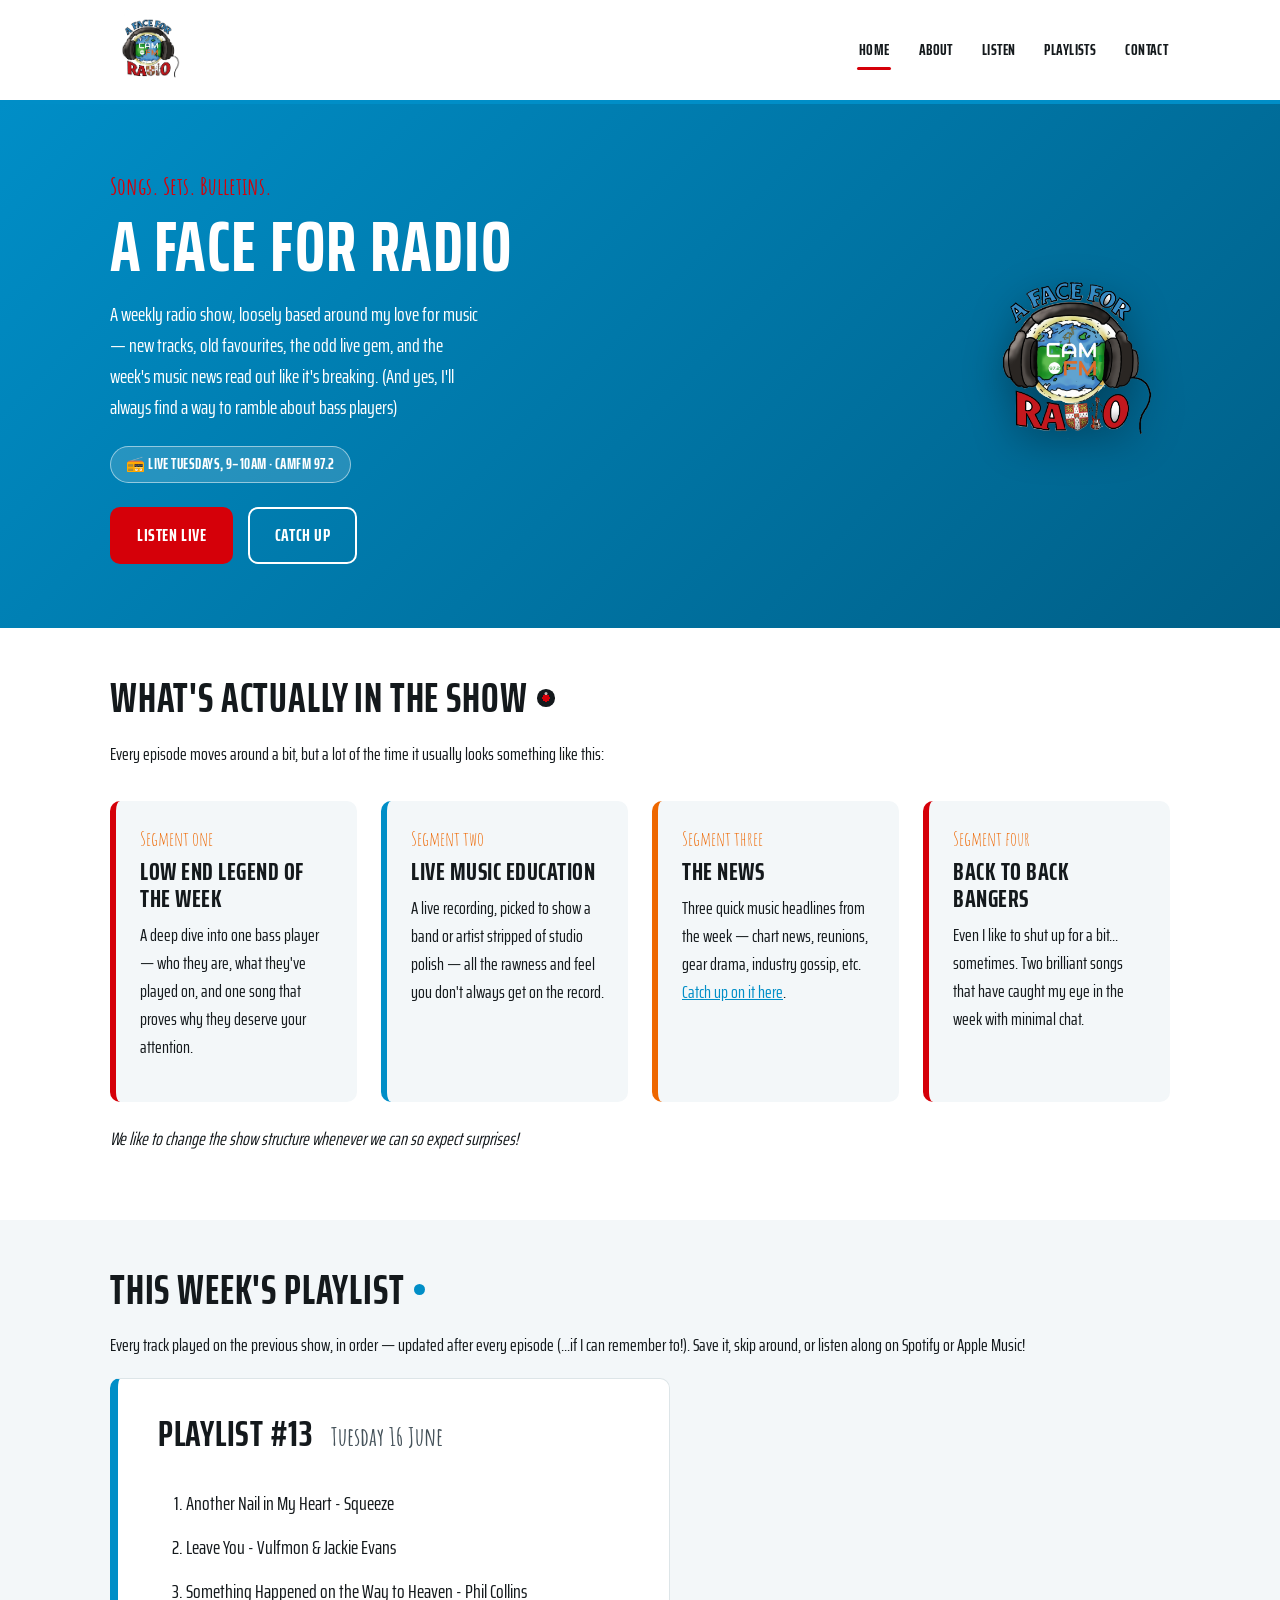
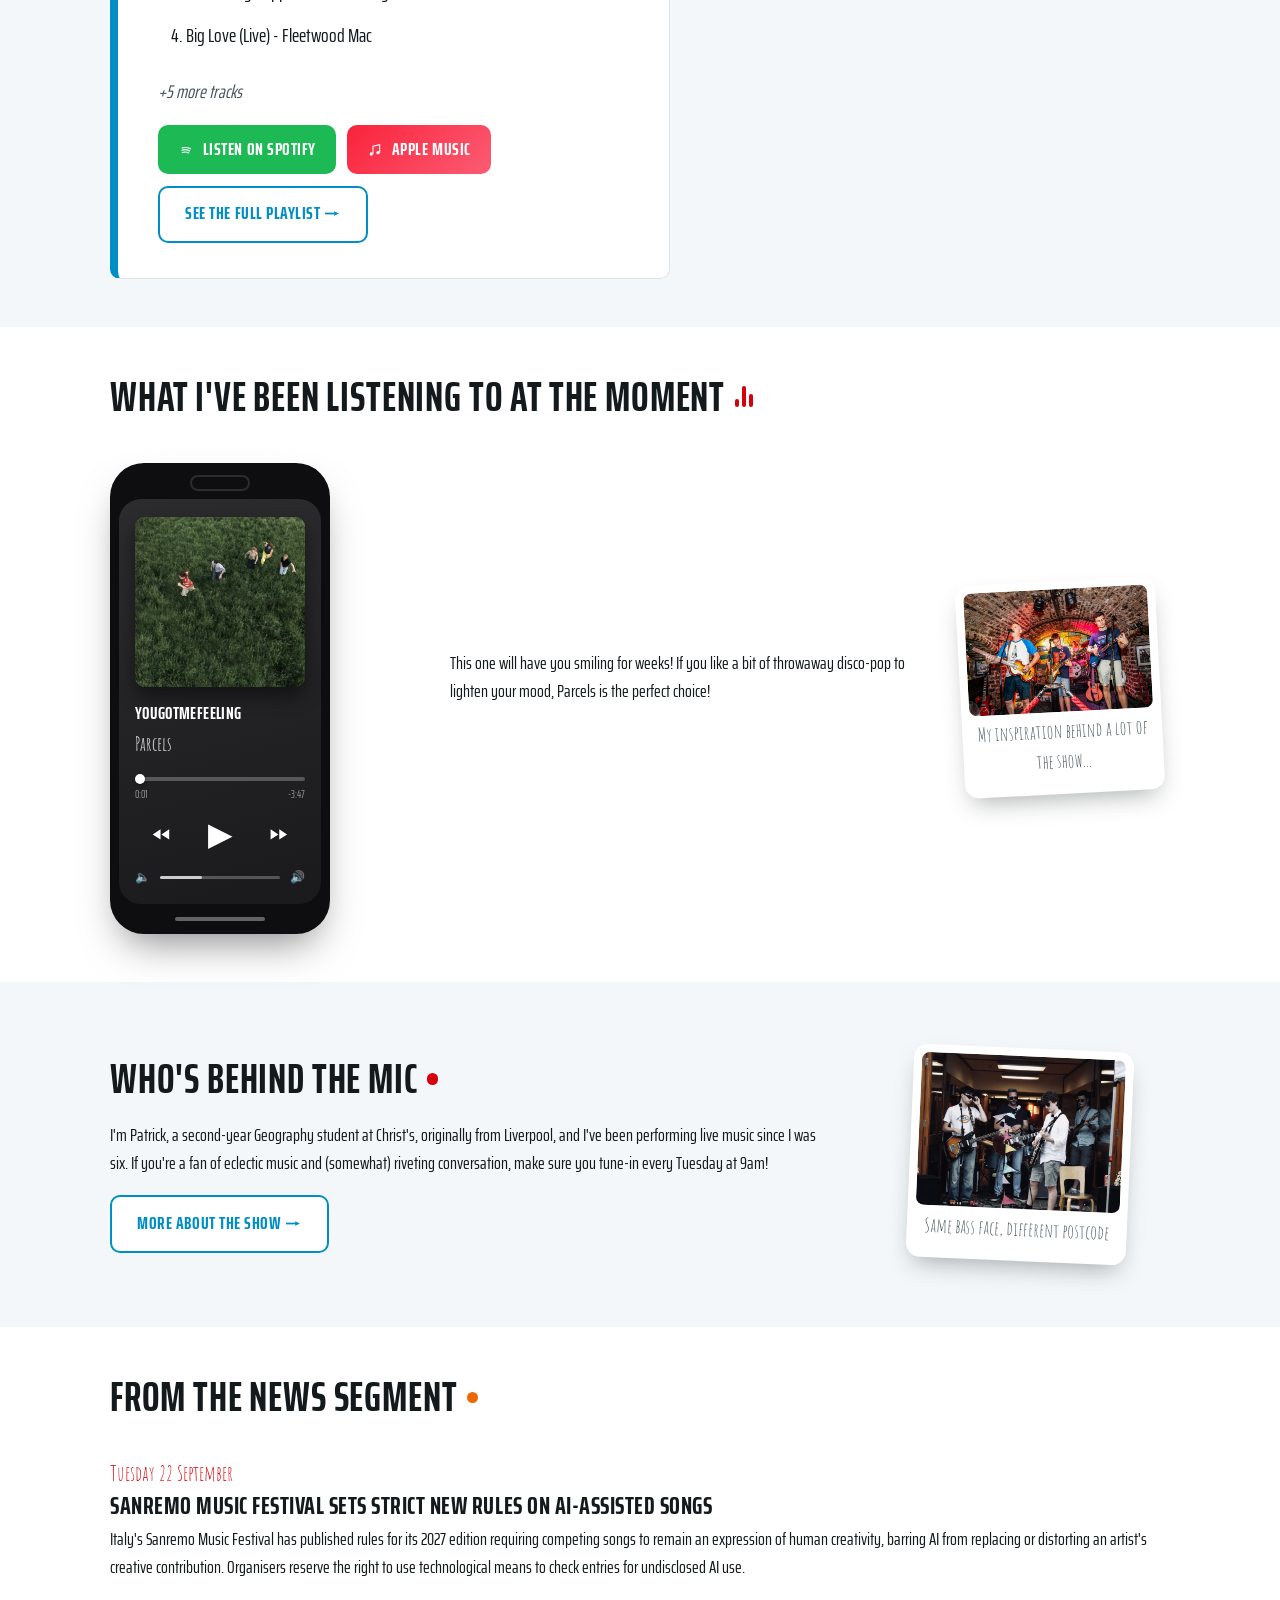
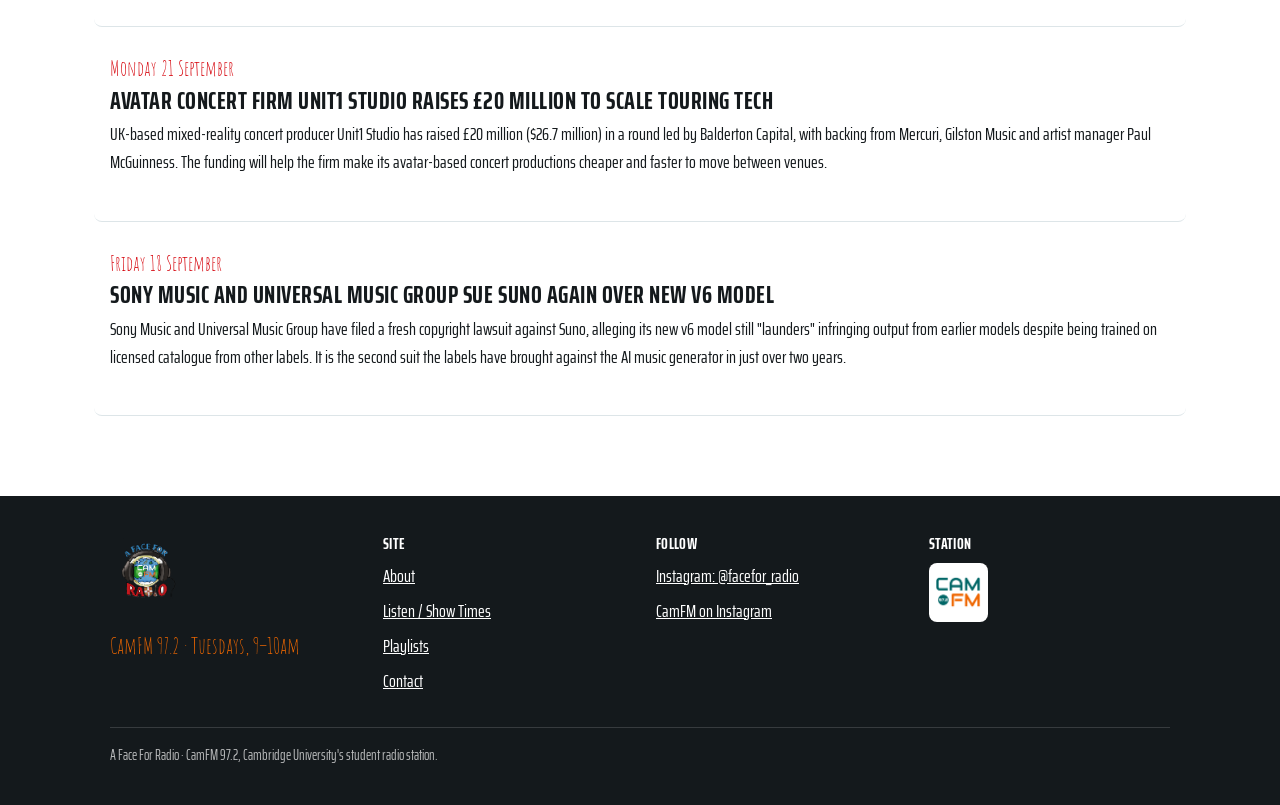
==== commit 684ea3fb: "Changing song" ====
--- a/index.html
+++ b/index.html
@@ -131,7 +131,7 @@
           </div>
         </div>
         <div class="split-mid-text">
-          <p>If you're looking for something slightly more modern that could belong on an early Eric Clapton album, this is definitely worth a listen... as is most of Mayer's discography! I've really been enjoying digging into his back catalogue recently so make sure to give him a listen if you haven't already!</p>
+          <p>This one will have you smiling for weeks! If you like a bit of throwaway disco-pop to lighten your mood, Parcels is the perfect choice!</p>
         </div>
         <div class="split-photo split-photo-sm">
           <figure class="photo-frame tilt-left">
